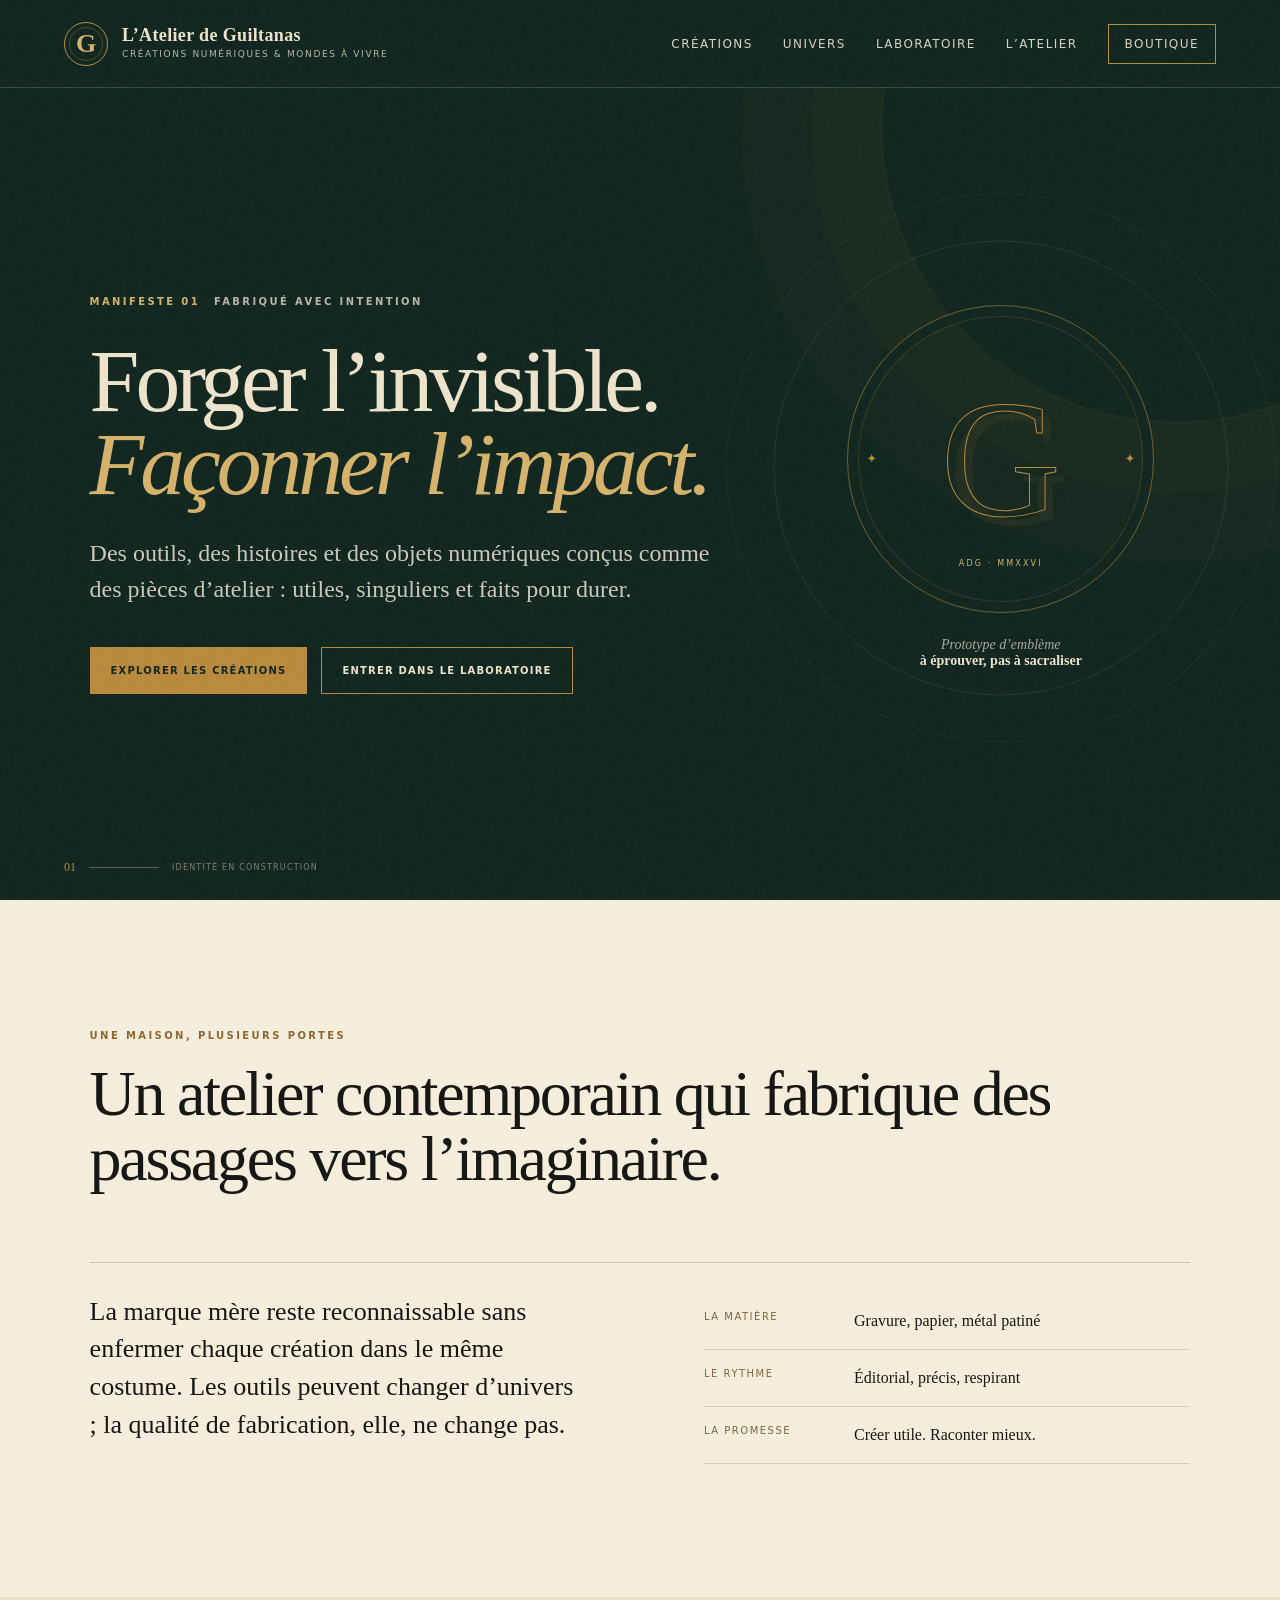
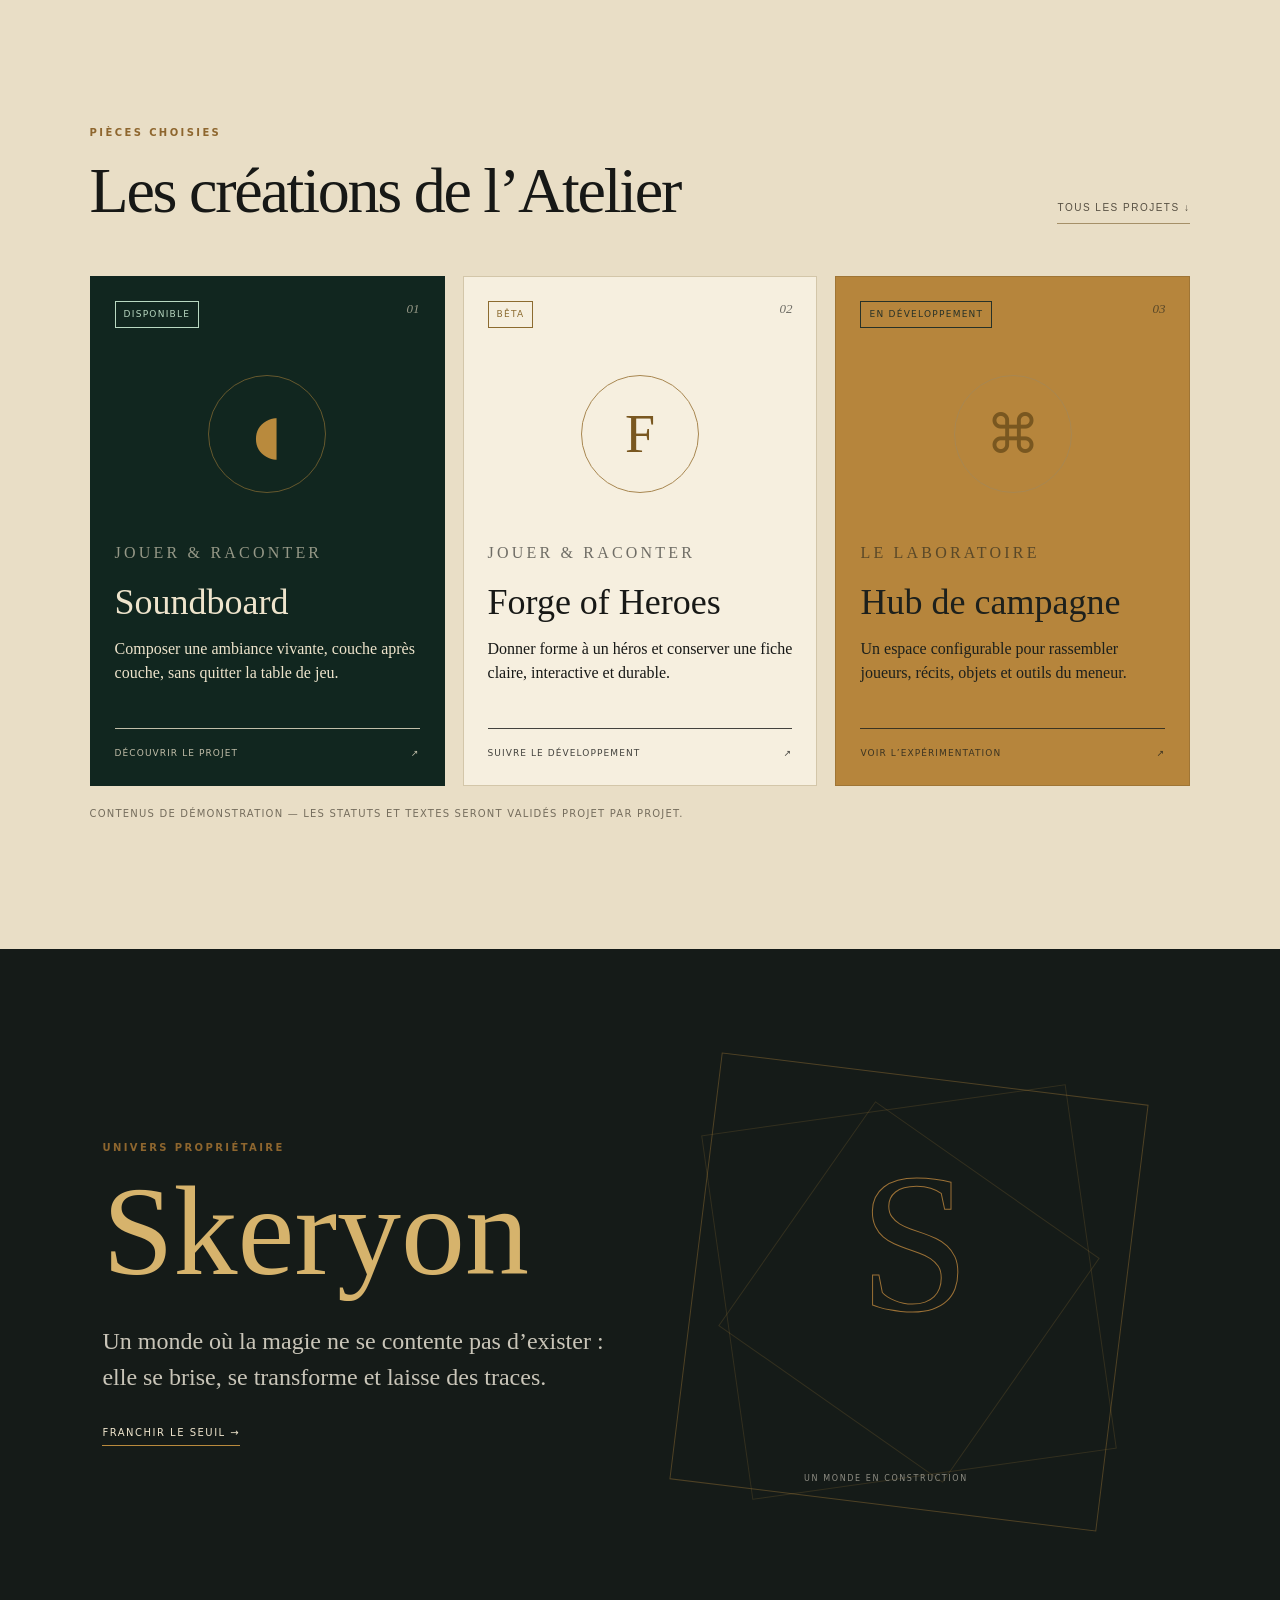
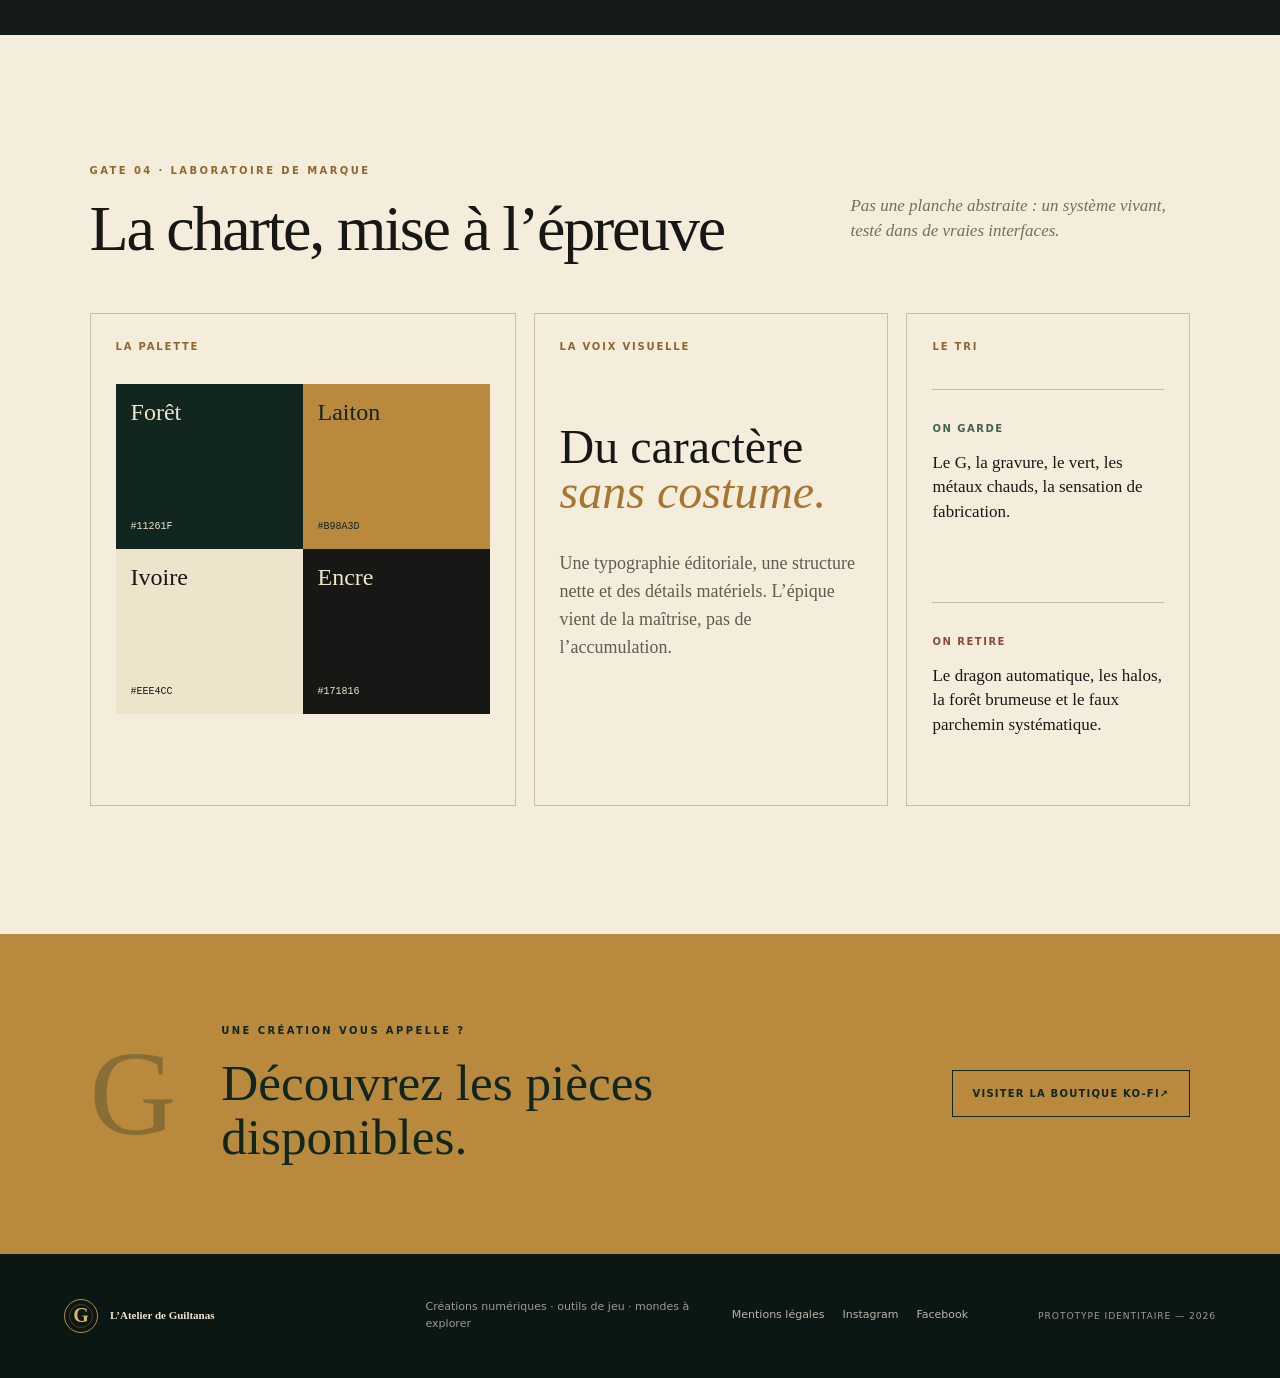
==== index.html @ e614fc62 "Créer le prototype identitaire V0" ====
<!doctype html>
<html lang="fr">
<head>
  <meta charset="utf-8">
  <meta name="viewport" content="width=device-width,initial-scale=1">
  <meta name="theme-color" content="#11261f">
  <meta name="description" content="L'Atelier de Guiltanas — créations numériques, outils de jeu et mondes à explorer.">
  <title>L'Atelier de Guiltanas</title>
  <link rel="stylesheet" href="styles.css">
</head>
<body>
  <div class="grain" aria-hidden="true"></div>
  <header class="site-header">
    <a class="brand" href="#accueil" aria-label="Retour à l'accueil">
      <span class="brand-mark" aria-hidden="true">G</span>
      <span><b>L’Atelier de Guiltanas</b><small>Créations numériques & mondes à vivre</small></span>
    </a>
    <button class="menu-toggle" type="button" aria-expanded="false" aria-controls="main-nav">Menu</button>
    <nav id="main-nav" aria-label="Navigation principale">
      <a href="#creations">Créations</a>
      <a href="#univers">Univers</a>
      <a href="#laboratoire">Laboratoire</a>
      <a href="#atelier">L’Atelier</a>
      <a class="nav-cta" href="#boutique">Boutique</a>
    </nav>
  </header>

  <main>
    <section class="hero" id="accueil">
      <div class="hero-copy">
        <p class="eyebrow"><span>Manifeste 01</span> Fabriqué avec intention</p>
        <h1>Forger l’invisible.<br><em>Façonner l’impact.</em></h1>
        <p class="lead">Des outils, des histoires et des objets numériques conçus comme des pièces d’atelier&nbsp;: utiles, singuliers et faits pour durer.</p>
        <div class="hero-actions">
          <a class="button primary" href="#creations">Explorer les créations</a>
          <a class="button quiet" href="#laboratoire">Entrer dans le laboratoire</a>
        </div>
      </div>
      <div class="hero-object" aria-label="Emblème provisoire de L'Atelier">
        <div class="orbit orbit-a"></div><div class="orbit orbit-b"></div>
        <div class="seal"><span>G</span><small>ADG · MMXXVI</small></div>
        <p>Prototype d’emblème<br><b>à éprouver, pas à sacraliser</b></p>
      </div>
      <div class="hero-index" aria-hidden="true"><span>01</span><i></i><small>Identité en construction</small></div>
    </section>

    <section class="statement" id="atelier">
      <p class="section-kicker">Une maison, plusieurs portes</p>
      <h2>Un atelier contemporain qui fabrique des passages vers l’imaginaire.</h2>
      <div class="statement-grid">
        <p>La marque mère reste reconnaissable sans enfermer chaque création dans le même costume. Les outils peuvent changer d’univers ; la qualité de fabrication, elle, ne change pas.</p>
        <dl><div><dt>La matière</dt><dd>Gravure, papier, métal patiné</dd></div><div><dt>Le rythme</dt><dd>Éditorial, précis, respirant</dd></div><div><dt>La promesse</dt><dd>Créer utile. Raconter mieux.</dd></div></dl>
      </div>
    </section>

    <section class="projects" id="creations">
      <div class="section-head"><div><p class="section-kicker">Pièces choisies</p><h2>Les créations de l’Atelier</h2></div><button class="filter-button" type="button">Tous les projets <span>↓</span></button></div>
      <div class="project-grid">
        <article class="project-card featured">
          <div class="card-top"><span class="badge available">Disponible</span><span class="number">01</span></div>
          <div class="project-symbol sound">◖</div>
          <div><p class="family">Jouer & raconter</p><h3>Soundboard</h3><p>Composer une ambiance vivante, couche après couche, sans quitter la table de jeu.</p></div>
          <a href="#">Découvrir le projet <span>↗</span></a>
        </article>
        <article class="project-card">
          <div class="card-top"><span class="badge beta">Bêta</span><span class="number">02</span></div>
          <div class="project-symbol forge">F</div>
          <div><p class="family">Jouer & raconter</p><h3>Forge of Heroes</h3><p>Donner forme à un héros et conserver une fiche claire, interactive et durable.</p></div>
          <a href="#">Suivre le développement <span>↗</span></a>
        </article>
        <article class="project-card warm">
          <div class="card-top"><span class="badge progress">En développement</span><span class="number">03</span></div>
          <div class="project-symbol hub">⌘</div>
          <div><p class="family">Le laboratoire</p><h3>Hub de campagne</h3><p>Un espace configurable pour rassembler joueurs, récits, objets et outils du meneur.</p></div>
          <a href="#">Voir l’expérimentation <span>↗</span></a>
        </article>
      </div>
      <p class="prototype-note">Contenus de démonstration — les statuts et textes seront validés projet par projet.</p>
    </section>

    <section class="world" id="univers">
      <div class="world-copy"><p class="section-kicker">Univers propriétaire</p><h2>Skeryon</h2><p>Un monde où la magie ne se contente pas d’exister&nbsp;: elle se brise, se transforme et laisse des traces.</p><a class="text-link" href="#">Franchir le seuil <span>→</span></a></div>
      <div class="world-art" aria-hidden="true"><span>S</span><i></i><small>Un monde en construction</small></div>
    </section>

    <section class="identity" id="laboratoire">
      <div class="section-head"><div><p class="section-kicker">Gate 04 · Laboratoire de marque</p><h2>La charte, mise à l’épreuve</h2></div><p class="head-note">Pas une planche abstraite&nbsp;: un système vivant, testé dans de vraies interfaces.</p></div>
      <div class="identity-grid">
        <article class="palette-panel"><h3>La palette</h3><div class="swatches"><div class="swatch forest"><span>Forêt</span><code>#11261F</code></div><div class="swatch brass"><span>Laiton</span><code>#B98A3D</code></div><div class="swatch ivory"><span>Ivoire</span><code>#EEE4CC</code></div><div class="swatch ink"><span>Encre</span><code>#171816</code></div></div></article>
        <article class="type-panel"><h3>La voix visuelle</h3><p class="display-sample">Du caractère<br><em>sans costume.</em></p><p>Une typographie éditoriale, une structure nette et des détails matériels. L’épique vient de la maîtrise, pas de l’accumulation.</p></article>
        <article class="rules-panel"><h3>Le tri</h3><div class="rule keep"><b>On garde</b><p>Le G, la gravure, le vert, les métaux chauds, la sensation de fabrication.</p></div><div class="rule remove"><b>On retire</b><p>Le dragon automatique, les halos, la forêt brumeuse et le faux parchemin systématique.</p></div></article>
      </div>
    </section>

    <section class="cta" id="boutique"><span class="cta-mark">G</span><div><p class="section-kicker">Une création vous appelle ?</p><h2>Découvrez les pièces disponibles.</h2></div><a class="button light" href="#">Visiter la boutique Ko-fi <span>↗</span></a></section>
  </main>

  <footer><div class="footer-brand"><span class="brand-mark small">G</span><b>L’Atelier de Guiltanas</b></div><p>Créations numériques · outils de jeu · mondes à explorer</p><div><a href="#">Mentions légales</a><a href="#">Instagram</a><a href="#">Facebook</a></div><small>Prototype identitaire — 2026</small></footer>
  <script src="script.js"></script>
</body>
</html>
---- styles.css ----
:root{--forest:#11261f;--forest-2:#19372d;--brass:#b98a3d;--brass-light:#d6b36c;--ivory:#eee4cc;--paper:#f5eddc;--ink:#171816;--muted:#6f6c62;--line:rgba(238,228,204,.18);--serif:Georgia,'Times New Roman',serif;--sans:Inter,ui-sans-serif,system-ui,-apple-system,'Segoe UI',sans-serif}
*{box-sizing:border-box}html{scroll-behavior:smooth}body{margin:0;background:var(--paper);color:var(--ink);font-family:var(--sans);line-height:1.5}.grain{position:fixed;inset:0;pointer-events:none;z-index:20;opacity:.055;background-image:url("data:image/svg+xml,%3Csvg viewBox='0 0 160 160' xmlns='http://www.w3.org/2000/svg'%3E%3Cfilter id='n'%3E%3CfeTurbulence type='fractalNoise' baseFrequency='.9' numOctaves='3' stitchTiles='stitch'/%3E%3C/filter%3E%3Crect width='100%25' height='100%25' filter='url(%23n)' opacity='.55'/%3E%3C/svg%3E")}.site-header{height:88px;padding:0 clamp(22px,5vw,76px);display:flex;align-items:center;justify-content:space-between;background:var(--forest);color:var(--ivory);border-bottom:1px solid var(--line);position:relative;z-index:10}.brand{display:flex;align-items:center;gap:14px;color:inherit;text-decoration:none}.brand-mark{width:44px;height:44px;border:1px solid var(--brass);border-radius:50%;display:grid;place-items:center;color:var(--brass-light);font:700 26px var(--serif);position:relative}.brand-mark:after{content:"";position:absolute;inset:4px;border:1px solid rgba(185,138,61,.35);border-radius:50%}.brand b{display:block;font:600 18px var(--serif);letter-spacing:.02em}.brand small{display:block;color:#b9b6a9;font-size:9px;text-transform:uppercase;letter-spacing:.18em;margin-top:2px}.site-header nav{display:flex;align-items:center;gap:30px}.site-header nav a{color:#d7d3c7;text-decoration:none;font-size:12px;text-transform:uppercase;letter-spacing:.12em}.site-header nav a:hover{color:var(--brass-light)}.nav-cta{border:1px solid var(--brass);padding:10px 16px}.menu-toggle{display:none}.hero{min-height:calc(100vh - 88px);background:var(--forest);color:var(--ivory);padding:clamp(70px,10vw,140px) clamp(22px,7vw,110px);display:grid;grid-template-columns:minmax(0,1.25fr) minmax(280px,.75fr);gap:7vw;align-items:center;position:relative;overflow:hidden}.hero:before{content:"";position:absolute;width:46vw;height:46vw;right:-15vw;top:-20vw;border:1px solid rgba(185,138,61,.14);border-radius:50%;box-shadow:0 0 0 70px rgba(185,138,61,.025),0 0 0 140px rgba(185,138,61,.018)}.eyebrow,.section-kicker{font-size:10px;letter-spacing:.24em;text-transform:uppercase;font-weight:700}.eyebrow{color:#b9b6a9;display:flex;align-items:center;gap:14px}.eyebrow span{color:var(--brass-light)}h1,h2,h3,p{margin-top:0}.hero h1{font:500 clamp(50px,7vw,104px)/.93 var(--serif);letter-spacing:-.045em;margin:30px 0}.hero h1 em{font-weight:400;color:var(--brass-light)}.lead{max-width:620px;font-family:var(--serif);font-size:clamp(18px,2vw,24px);color:#cbc8bc}.hero-actions{display:flex;gap:14px;flex-wrap:wrap;margin-top:40px}.button{display:inline-flex;align-items:center;justify-content:center;padding:15px 20px;text-decoration:none;text-transform:uppercase;letter-spacing:.12em;font-size:10px;font-weight:800;border:1px solid var(--brass)}.button.primary{background:var(--brass);color:var(--forest)}.button.quiet{color:var(--ivory)}.button:hover{transform:translateY(-2px)}.hero-object{text-align:center;position:relative}.seal{margin:auto;width:clamp(200px,24vw,330px);aspect-ratio:1;border:1px solid rgba(185,138,61,.55);border-radius:50%;display:grid;place-items:center;position:relative;box-shadow:inset 0 0 0 10px var(--forest),inset 0 0 0 11px rgba(185,138,61,.2)}.seal:before,.seal:after{content:"✦";position:absolute;color:var(--brass);font-size:13px;top:50%;transform:translateY(-50%)}.seal:before{left:18px}.seal:after{right:18px}.seal span{font:500 clamp(105px,13vw,175px)/1 var(--serif);color:transparent;-webkit-text-stroke:1px var(--brass);text-shadow:8px 9px 0 rgba(185,138,61,.08)}.seal small{position:absolute;bottom:42px;font-size:8px;letter-spacing:.27em;color:var(--brass-light)}.hero-object>p{font:italic 14px var(--serif);color:#aaa99f;margin-top:24px}.hero-object>p b{color:var(--ivory);font-style:normal}.orbit{position:absolute;border:1px solid rgba(238,228,204,.09);border-radius:50%;left:50%;top:43%;transform:translate(-50%,-50%)}.orbit-a{width:120%;aspect-ratio:1}.orbit-b{width:145%;aspect-ratio:1;border-style:dashed}.hero-index{position:absolute;left:clamp(22px,5vw,76px);bottom:25px;display:flex;align-items:center;gap:13px;color:#827f75}.hero-index span{color:var(--brass);font:12px var(--serif)}.hero-index i{display:block;width:70px;height:1px;background:#665f50}.hero-index small{text-transform:uppercase;letter-spacing:.15em;font-size:8px}.statement,.projects,.identity{padding:clamp(75px,10vw,140px) clamp(22px,7vw,110px)}.statement{background:var(--paper)}.section-kicker{color:#8e662e;margin-bottom:18px}.statement>h2,.section-head h2{font:500 clamp(38px,5vw,72px)/1.02 var(--serif);letter-spacing:-.035em;max-width:1050px}.statement-grid{display:grid;grid-template-columns:1fr 1fr;gap:10vw;margin-top:70px;padding-top:30px;border-top:1px solid #cfc2a6}.statement-grid>p{font:26px/1.45 var(--serif);max-width:650px}.statement dl{margin:0}.statement dl div{display:grid;grid-template-columns:150px 1fr;padding:16px 0;border-bottom:1px solid #d7ccb4}.statement dt{text-transform:uppercase;font-size:10px;letter-spacing:.15em;color:#78663f}.statement dd{margin:0;font-family:var(--serif)}.projects{background:#e9dec6}.section-head{display:flex;justify-content:space-between;align-items:end;gap:30px;margin-bottom:52px}.section-head h2{margin-bottom:0}.filter-button{background:transparent;border:0;border-bottom:1px solid #a59068;padding:10px 0;color:#564f42;text-transform:uppercase;font-size:10px;letter-spacing:.15em}.project-grid{display:grid;grid-template-columns:repeat(3,1fr);gap:18px}.project-card{min-height:510px;padding:24px;display:flex;flex-direction:column;justify-content:space-between;background:#f6efdf;border:1px solid #d3c6a9;position:relative;transition:.25s ease}.project-card:hover{transform:translateY(-6px);box-shadow:0 18px 45px rgba(37,39,31,.12)}.project-card.featured{background:var(--forest);color:var(--ivory);border-color:var(--forest)}.project-card.warm{background:#b6853c;color:#1d201c;border-color:#9f7535}.card-top{display:flex;justify-content:space-between}.badge{font-size:9px;letter-spacing:.14em;text-transform:uppercase;border:1px solid currentColor;padding:6px 8px}.available{color:#b9d8c1}.beta{color:#8c6b30}.progress{color:#263128}.number{font:italic 13px var(--serif);opacity:.6}.project-symbol{width:118px;height:118px;display:grid;place-items:center;margin:20px auto;font:54px var(--serif);border-radius:50%;border:1px solid rgba(185,138,61,.5);color:var(--brass)}.project-card:not(.featured) .project-symbol{color:#795720;border-color:#a88751}.family{text-transform:uppercase;font-size:9px;letter-spacing:.2em;opacity:.6}.project-card h3{font:500 36px var(--serif);margin-bottom:14px}.project-card p{font-family:var(--serif);font-size:16px}.project-card a{color:inherit;text-decoration:none;border-top:1px solid currentColor;padding-top:18px;text-transform:uppercase;letter-spacing:.12em;font-size:9px;display:flex;justify-content:space-between;opacity:.8}.prototype-note{margin:20px 0 0;color:#756d5d;font-size:10px;text-transform:uppercase;letter-spacing:.12em}.world{min-height:680px;padding:clamp(70px,10vw,140px) clamp(22px,8vw,130px);background:#151b18;color:var(--ivory);display:grid;grid-template-columns:1fr 1fr;align-items:center;overflow:hidden}.world h2{font:500 clamp(70px,10vw,150px)/.8 var(--serif);color:var(--brass-light);margin:25px 0 40px}.world-copy>p:not(.section-kicker){font:24px/1.5 var(--serif);max-width:540px;color:#c9c5b8}.text-link{color:var(--ivory);text-decoration:none;text-transform:uppercase;letter-spacing:.15em;font-size:10px;border-bottom:1px solid var(--brass);padding-bottom:7px}.world-art{justify-self:center;width:min(430px,70vw);aspect-ratio:1;display:grid;place-items:center;border:1px solid rgba(185,138,61,.35);transform:rotate(7deg);position:relative}.world-art:before,.world-art:after{content:"";position:absolute;inset:7%;border:1px solid rgba(185,138,61,.18);transform:rotate(-15deg)}.world-art:after{inset:18%;transform:rotate(28deg)}.world-art span{font:200px var(--serif);color:transparent;-webkit-text-stroke:1px #9b7136;transform:rotate(-7deg)}.world-art small{position:absolute;bottom:20px;text-transform:uppercase;letter-spacing:.2em;font-size:8px;transform:rotate(-7deg);color:#8e8d83}.identity{background:var(--paper)}.head-note{max-width:340px;font:italic 17px/1.5 var(--serif);color:#756d5d}.identity-grid{display:grid;grid-template-columns:1.2fr 1fr .8fr;gap:18px}.identity-grid>article{border:1px solid #cbbd9f;padding:25px;min-height:420px}.identity-grid h3{text-transform:uppercase;font-size:10px;letter-spacing:.18em;color:#8e662e}.swatches{display:grid;grid-template-columns:1fr 1fr;height:330px;margin-top:30px}.swatch{padding:15px;display:flex;flex-direction:column;justify-content:space-between}.swatch span{font:24px var(--serif)}.swatch code{font-size:10px}.forest{background:var(--forest);color:var(--ivory)}.brass{background:var(--brass);color:var(--forest)}.ivory{background:var(--ivory)}.ink{background:var(--ink);color:var(--ivory)}.display-sample{font:48px/.95 var(--serif);margin:70px 0 35px}.display-sample em{color:#a67631}.type-panel>p:last-child{font:18px/1.55 var(--serif);color:#615b50}.rule{padding:25px 0;border-top:1px solid #cbbd9f;margin-top:35px}.rule b{text-transform:uppercase;font-size:10px;letter-spacing:.15em}.rule p{font:17px/1.45 var(--serif);margin-top:12px}.keep b{color:#41624f}.remove b{color:#8b4936}.cta{background:var(--brass);min-height:320px;padding:60px clamp(22px,7vw,110px);display:grid;grid-template-columns:auto 1fr auto;align-items:center;gap:45px;color:var(--forest)}.cta-mark{font:120px var(--serif);opacity:.28}.cta h2{font:500 clamp(34px,4vw,58px)/1.05 var(--serif);margin:0}.cta .section-kicker{color:var(--forest)}.button.light{color:var(--forest);border-color:var(--forest)}footer{background:#0b1713;color:#999b91;padding:45px clamp(22px,5vw,76px);display:grid;grid-template-columns:1.2fr 1fr 1fr auto;gap:30px;align-items:center;font-size:11px}.footer-brand{display:flex;align-items:center;gap:12px;color:var(--ivory);font-family:var(--serif)}.brand-mark.small{width:34px;height:34px;font-size:20px}footer p{margin:0}footer>div:nth-of-type(2){display:flex;gap:18px}footer a{color:#b8b5aa;text-decoration:none}footer small{text-transform:uppercase;letter-spacing:.1em}
@media(max-width:900px){.site-header{height:74px}.brand small{display:none}.menu-toggle{display:block;background:transparent;color:var(--ivory);border:1px solid #756744;padding:9px 12px;text-transform:uppercase;letter-spacing:.14em;font-size:9px}.site-header nav{display:none;position:absolute;top:74px;left:0;right:0;background:var(--forest);padding:25px;flex-direction:column;align-items:stretch;border-top:1px solid var(--line)}.site-header nav.open{display:flex}.hero{grid-template-columns:1fr;padding-top:85px}.hero-object{margin:40px auto}.hero-index{display:none}.statement-grid,.world,.identity-grid{grid-template-columns:1fr}.project-grid{grid-template-columns:1fr}.project-card{min-height:420px}.section-head{display:block}.filter-button{margin-top:20px}.world{gap:80px}.identity-grid>article{min-height:auto}.cta{grid-template-columns:auto 1fr}.cta .button{grid-column:1/-1}.cta-mark{font-size:80px}footer{grid-template-columns:1fr 1fr}.site-header nav a{font-size:13px;padding:4px 0}}
@media(max-width:560px){.brand b{font-size:15px}.brand-mark{width:38px;height:38px}.hero h1{font-size:48px}.hero-actions{display:grid}.statement-grid{margin-top:40px}.statement-grid>p{font-size:22px}.statement dl div{grid-template-columns:1fr;gap:5px}.section-head h2{font-size:42px}.project-card{min-height:390px}.world h2{font-size:76px}.swatches{height:280px}.swatch span{font-size:18px}.cta{grid-template-columns:1fr}.cta-mark{display:none}footer{grid-template-columns:1fr}footer>div:nth-of-type(2){flex-wrap:wrap}}
@media(prefers-reduced-motion:reduce){html{scroll-behavior:auto}.button,.project-card{transition:none}}
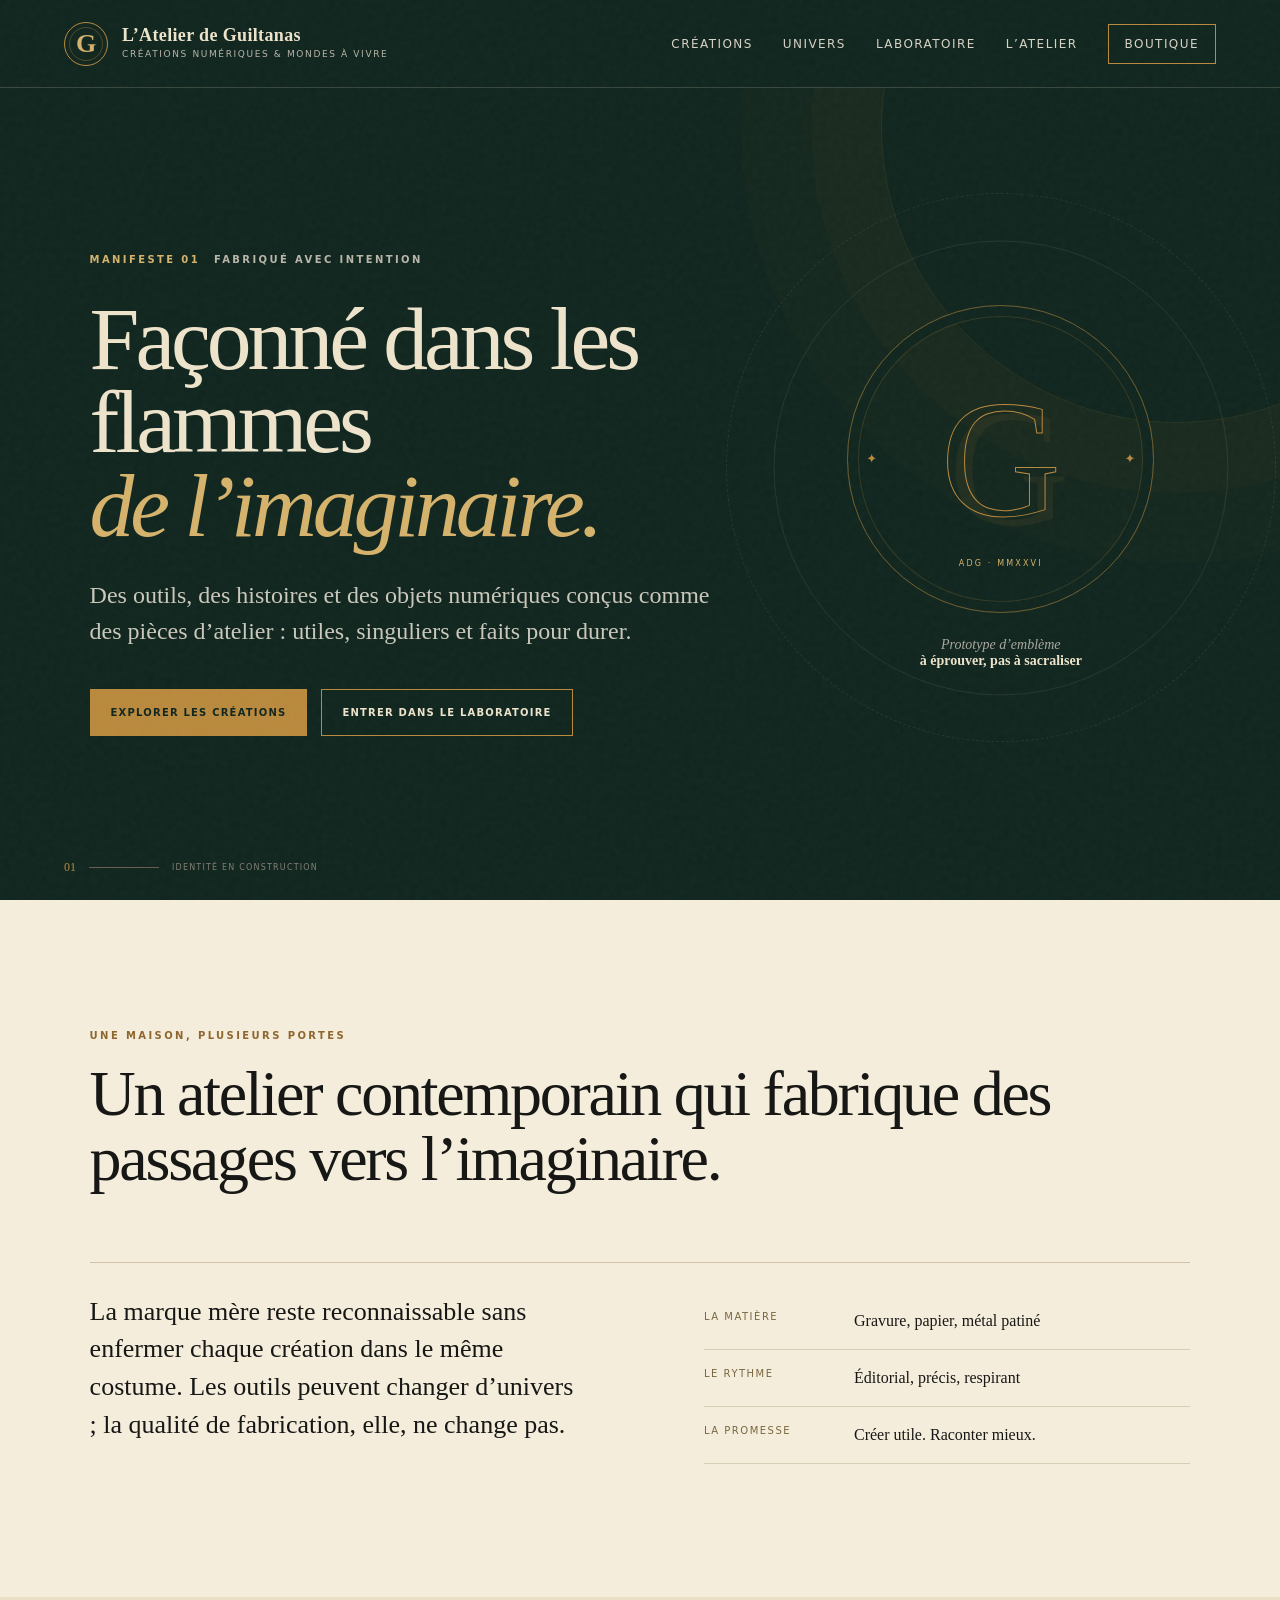
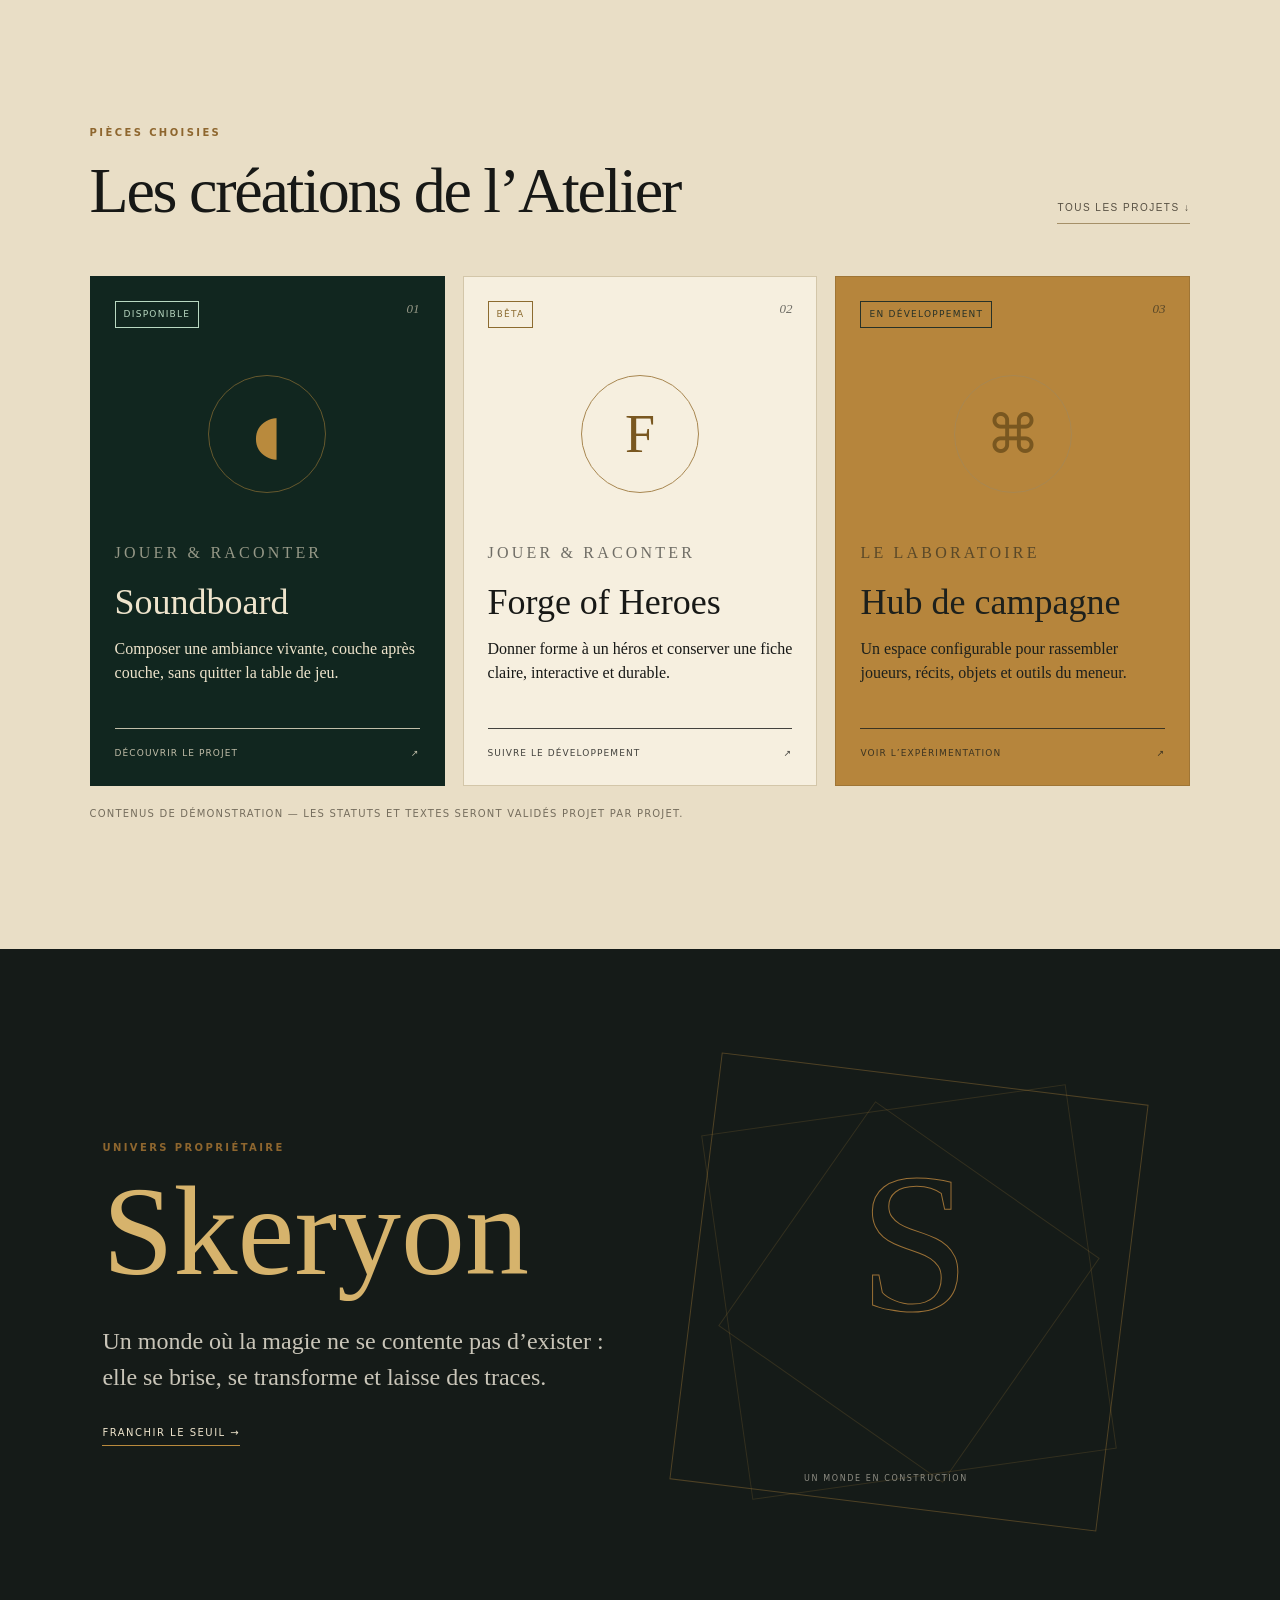
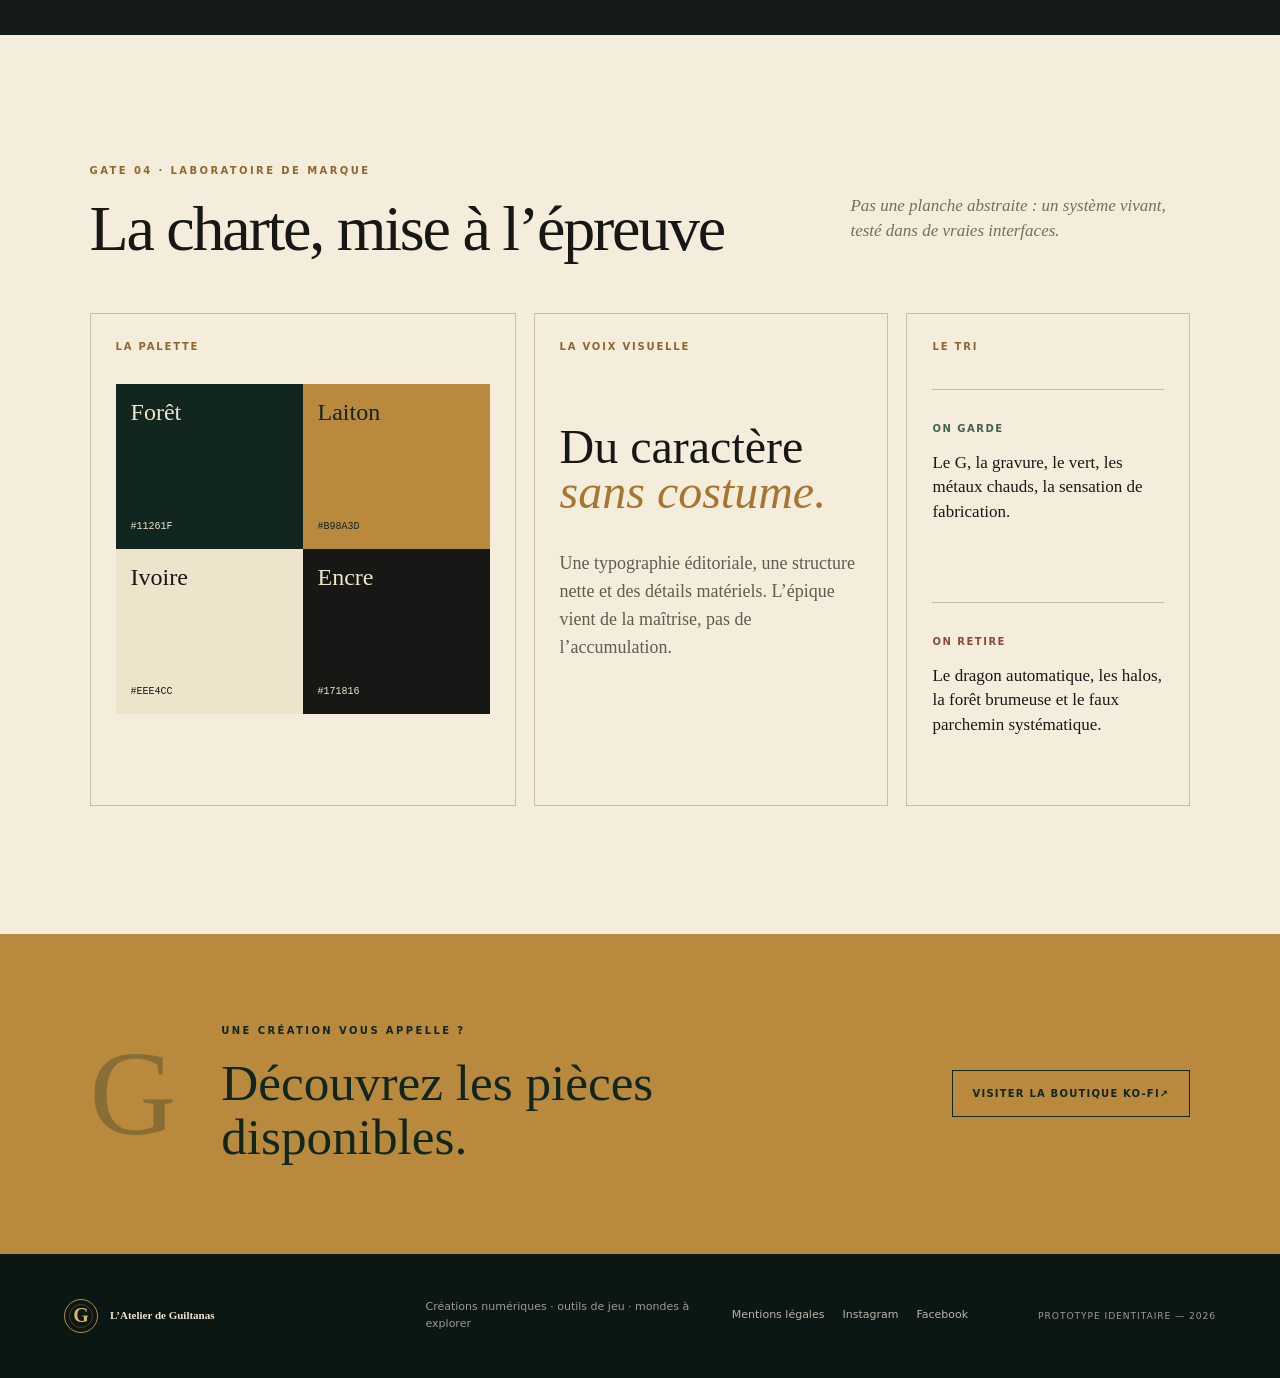
==== commit 0c83598f: "Réduire le défilement et adapter la palette au thème système" ====
--- a/index.html
+++ b/index.html
@@ -4,8 +4,10 @@
   <meta charset="utf-8">
   <meta name="viewport" content="width=device-width,initial-scale=1">
   <meta name="theme-color" content="#11261f">
+  <meta name="color-scheme" content="light dark">
   <meta name="description" content="L'Atelier de Guiltanas — créations numériques, outils de jeu et mondes à explorer.">
   <title>L'Atelier de Guiltanas</title>
+  <script>document.documentElement.classList.add('js')</script>
   <link rel="stylesheet" href="styles.css">
 </head>
 <body>
@@ -26,10 +28,10 @@
   </header>
 
   <main>
-    <section class="hero" id="accueil">
+    <section class="hero panel active" id="accueil" data-panel="accueil">
       <div class="hero-copy">
         <p class="eyebrow"><span>Manifeste 01</span> Fabriqué avec intention</p>
-        <h1>Forger l’invisible.<br><em>Façonner l’impact.</em></h1>
+        <h1>Façonné dans les flammes<br><em>de l’imaginaire.</em></h1>
         <p class="lead">Des outils, des histoires et des objets numériques conçus comme des pièces d’atelier&nbsp;: utiles, singuliers et faits pour durer.</p>
         <div class="hero-actions">
           <a class="button primary" href="#creations">Explorer les créations</a>
@@ -44,7 +46,7 @@
       <div class="hero-index" aria-hidden="true"><span>01</span><i></i><small>Identité en construction</small></div>
     </section>
 
-    <section class="statement" id="atelier">
+    <section class="statement panel" id="atelier" data-panel="atelier">
       <p class="section-kicker">Une maison, plusieurs portes</p>
       <h2>Un atelier contemporain qui fabrique des passages vers l’imaginaire.</h2>
       <div class="statement-grid">
@@ -53,7 +55,7 @@
       </div>
     </section>
 
-    <section class="projects" id="creations">
+    <section class="projects panel" id="creations" data-panel="creations">
       <div class="section-head"><div><p class="section-kicker">Pièces choisies</p><h2>Les créations de l’Atelier</h2></div><button class="filter-button" type="button">Tous les projets <span>↓</span></button></div>
       <div class="project-grid">
         <article class="project-card featured">
@@ -78,12 +80,12 @@
       <p class="prototype-note">Contenus de démonstration — les statuts et textes seront validés projet par projet.</p>
     </section>
 
-    <section class="world" id="univers">
+    <section class="world panel" id="univers" data-panel="univers">
       <div class="world-copy"><p class="section-kicker">Univers propriétaire</p><h2>Skeryon</h2><p>Un monde où la magie ne se contente pas d’exister&nbsp;: elle se brise, se transforme et laisse des traces.</p><a class="text-link" href="#">Franchir le seuil <span>→</span></a></div>
       <div class="world-art" aria-hidden="true"><span>S</span><i></i><small>Un monde en construction</small></div>
     </section>
 
-    <section class="identity" id="laboratoire">
+    <section class="identity panel" id="laboratoire" data-panel="laboratoire">
       <div class="section-head"><div><p class="section-kicker">Gate 04 · Laboratoire de marque</p><h2>La charte, mise à l’épreuve</h2></div><p class="head-note">Pas une planche abstraite&nbsp;: un système vivant, testé dans de vraies interfaces.</p></div>
       <div class="identity-grid">
         <article class="palette-panel"><h3>La palette</h3><div class="swatches"><div class="swatch forest"><span>Forêt</span><code>#11261F</code></div><div class="swatch brass"><span>Laiton</span><code>#B98A3D</code></div><div class="swatch ivory"><span>Ivoire</span><code>#EEE4CC</code></div><div class="swatch ink"><span>Encre</span><code>#171816</code></div></div></article>
@@ -92,7 +94,7 @@
       </div>
     </section>
 
-    <section class="cta" id="boutique"><span class="cta-mark">G</span><div><p class="section-kicker">Une création vous appelle ?</p><h2>Découvrez les pièces disponibles.</h2></div><a class="button light" href="#">Visiter la boutique Ko-fi <span>↗</span></a></section>
+    <section class="cta panel" id="boutique" data-panel="boutique"><span class="cta-mark">G</span><div><p class="section-kicker">Une création vous appelle ?</p><h2>Découvrez les pièces disponibles.</h2></div><a class="button light" href="#">Visiter la boutique Ko-fi <span>↗</span></a></section>
   </main>
 
   <footer><div class="footer-brand"><span class="brand-mark small">G</span><b>L’Atelier de Guiltanas</b></div><p>Créations numériques · outils de jeu · mondes à explorer</p><div><a href="#">Mentions légales</a><a href="#">Instagram</a><a href="#">Facebook</a></div><small>Prototype identitaire — 2026</small></footer>
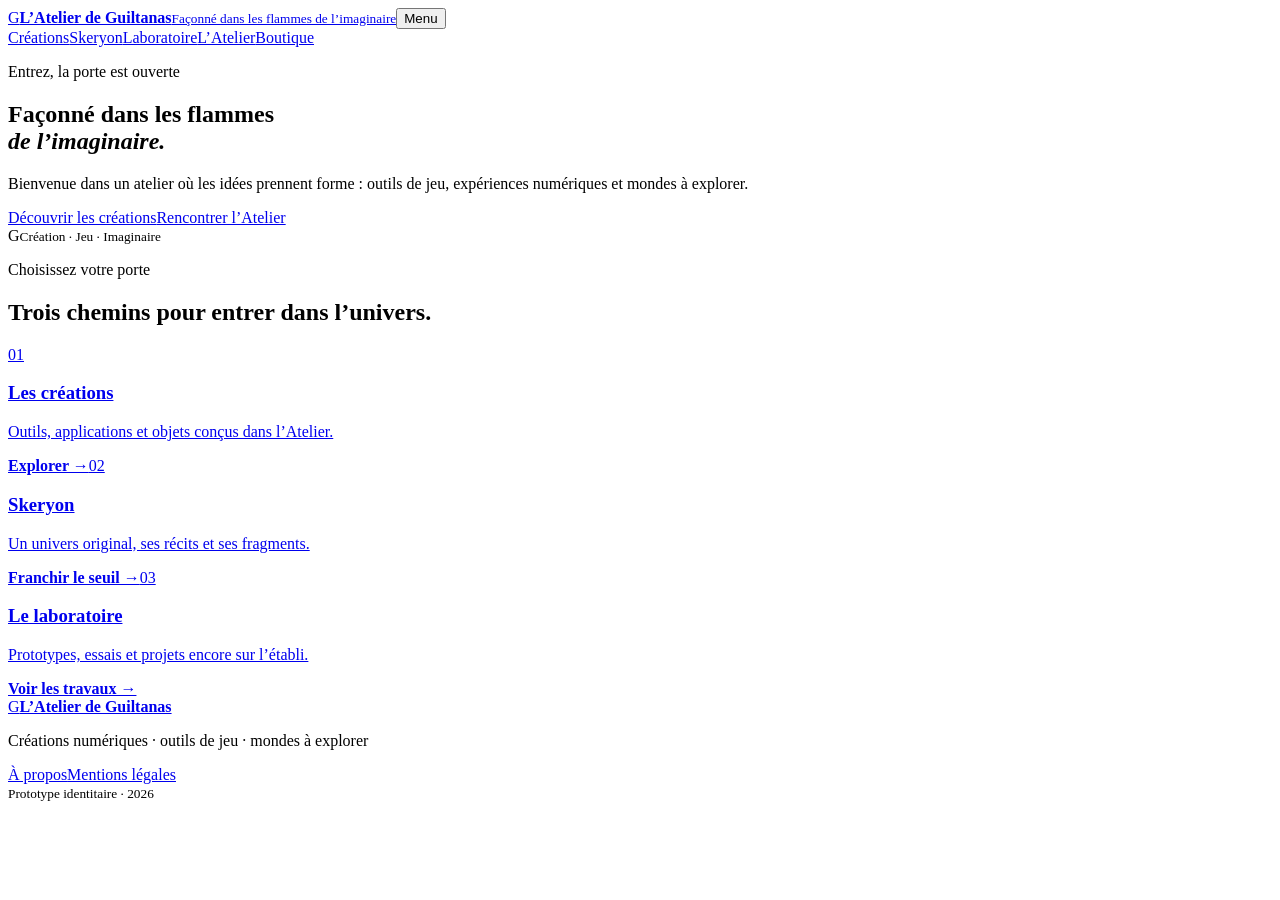
==== commit 1b0e94e5: "Transformer le prototype en site multipage" ====
--- a/index.html
+++ b/index.html
@@ -1,103 +1,6 @@
-<!doctype html>
-<html lang="fr">
-<head>
-  <meta charset="utf-8">
-  <meta name="viewport" content="width=device-width,initial-scale=1">
-  <meta name="theme-color" content="#11261f">
-  <meta name="color-scheme" content="light dark">
-  <meta name="description" content="L'Atelier de Guiltanas — créations numériques, outils de jeu et mondes à explorer.">
-  <title>L'Atelier de Guiltanas</title>
-  <script>document.documentElement.classList.add('js')</script>
-  <link rel="stylesheet" href="styles.css">
-</head>
-<body>
-  <div class="grain" aria-hidden="true"></div>
-  <header class="site-header">
-    <a class="brand" href="#accueil" aria-label="Retour à l'accueil">
-      <span class="brand-mark" aria-hidden="true">G</span>
-      <span><b>L’Atelier de Guiltanas</b><small>Créations numériques & mondes à vivre</small></span>
-    </a>
-    <button class="menu-toggle" type="button" aria-expanded="false" aria-controls="main-nav">Menu</button>
-    <nav id="main-nav" aria-label="Navigation principale">
-      <a href="#creations">Créations</a>
-      <a href="#univers">Univers</a>
-      <a href="#laboratoire">Laboratoire</a>
-      <a href="#atelier">L’Atelier</a>
-      <a class="nav-cta" href="#boutique">Boutique</a>
-    </nav>
-  </header>
-
-  <main>
-    <section class="hero panel active" id="accueil" data-panel="accueil">
-      <div class="hero-copy">
-        <p class="eyebrow"><span>Manifeste 01</span> Fabriqué avec intention</p>
-        <h1>Façonné dans les flammes<br><em>de l’imaginaire.</em></h1>
-        <p class="lead">Des outils, des histoires et des objets numériques conçus comme des pièces d’atelier&nbsp;: utiles, singuliers et faits pour durer.</p>
-        <div class="hero-actions">
-          <a class="button primary" href="#creations">Explorer les créations</a>
-          <a class="button quiet" href="#laboratoire">Entrer dans le laboratoire</a>
-        </div>
-      </div>
-      <div class="hero-object" aria-label="Emblème provisoire de L'Atelier">
-        <div class="orbit orbit-a"></div><div class="orbit orbit-b"></div>
-        <div class="seal"><span>G</span><small>ADG · MMXXVI</small></div>
-        <p>Prototype d’emblème<br><b>à éprouver, pas à sacraliser</b></p>
-      </div>
-      <div class="hero-index" aria-hidden="true"><span>01</span><i></i><small>Identité en construction</small></div>
-    </section>
-
-    <section class="statement panel" id="atelier" data-panel="atelier">
-      <p class="section-kicker">Une maison, plusieurs portes</p>
-      <h2>Un atelier contemporain qui fabrique des passages vers l’imaginaire.</h2>
-      <div class="statement-grid">
-        <p>La marque mère reste reconnaissable sans enfermer chaque création dans le même costume. Les outils peuvent changer d’univers ; la qualité de fabrication, elle, ne change pas.</p>
-        <dl><div><dt>La matière</dt><dd>Gravure, papier, métal patiné</dd></div><div><dt>Le rythme</dt><dd>Éditorial, précis, respirant</dd></div><div><dt>La promesse</dt><dd>Créer utile. Raconter mieux.</dd></div></dl>
-      </div>
-    </section>
-
-    <section class="projects panel" id="creations" data-panel="creations">
-      <div class="section-head"><div><p class="section-kicker">Pièces choisies</p><h2>Les créations de l’Atelier</h2></div><button class="filter-button" type="button">Tous les projets <span>↓</span></button></div>
-      <div class="project-grid">
-        <article class="project-card featured">
-          <div class="card-top"><span class="badge available">Disponible</span><span class="number">01</span></div>
-          <div class="project-symbol sound">◖</div>
-          <div><p class="family">Jouer & raconter</p><h3>Soundboard</h3><p>Composer une ambiance vivante, couche après couche, sans quitter la table de jeu.</p></div>
-          <a href="#">Découvrir le projet <span>↗</span></a>
-        </article>
-        <article class="project-card">
-          <div class="card-top"><span class="badge beta">Bêta</span><span class="number">02</span></div>
-          <div class="project-symbol forge">F</div>
-          <div><p class="family">Jouer & raconter</p><h3>Forge of Heroes</h3><p>Donner forme à un héros et conserver une fiche claire, interactive et durable.</p></div>
-          <a href="#">Suivre le développement <span>↗</span></a>
-        </article>
-        <article class="project-card warm">
-          <div class="card-top"><span class="badge progress">En développement</span><span class="number">03</span></div>
-          <div class="project-symbol hub">⌘</div>
-          <div><p class="family">Le laboratoire</p><h3>Hub de campagne</h3><p>Un espace configurable pour rassembler joueurs, récits, objets et outils du meneur.</p></div>
-          <a href="#">Voir l’expérimentation <span>↗</span></a>
-        </article>
-      </div>
-      <p class="prototype-note">Contenus de démonstration — les statuts et textes seront validés projet par projet.</p>
-    </section>
-
-    <section class="world panel" id="univers" data-panel="univers">
-      <div class="world-copy"><p class="section-kicker">Univers propriétaire</p><h2>Skeryon</h2><p>Un monde où la magie ne se contente pas d’exister&nbsp;: elle se brise, se transforme et laisse des traces.</p><a class="text-link" href="#">Franchir le seuil <span>→</span></a></div>
-      <div class="world-art" aria-hidden="true"><span>S</span><i></i><small>Un monde en construction</small></div>
-    </section>
-
-    <section class="identity panel" id="laboratoire" data-panel="laboratoire">
-      <div class="section-head"><div><p class="section-kicker">Gate 04 · Laboratoire de marque</p><h2>La charte, mise à l’épreuve</h2></div><p class="head-note">Pas une planche abstraite&nbsp;: un système vivant, testé dans de vraies interfaces.</p></div>
-      <div class="identity-grid">
-        <article class="palette-panel"><h3>La palette</h3><div class="swatches"><div class="swatch forest"><span>Forêt</span><code>#11261F</code></div><div class="swatch brass"><span>Laiton</span><code>#B98A3D</code></div><div class="swatch ivory"><span>Ivoire</span><code>#EEE4CC</code></div><div class="swatch ink"><span>Encre</span><code>#171816</code></div></div></article>
-        <article class="type-panel"><h3>La voix visuelle</h3><p class="display-sample">Du caractère<br><em>sans costume.</em></p><p>Une typographie éditoriale, une structure nette et des détails matériels. L’épique vient de la maîtrise, pas de l’accumulation.</p></article>
-        <article class="rules-panel"><h3>Le tri</h3><div class="rule keep"><b>On garde</b><p>Le G, la gravure, le vert, les métaux chauds, la sensation de fabrication.</p></div><div class="rule remove"><b>On retire</b><p>Le dragon automatique, les halos, la forêt brumeuse et le faux parchemin systématique.</p></div></article>
-      </div>
-    </section>
-
-    <section class="cta panel" id="boutique" data-panel="boutique"><span class="cta-mark">G</span><div><p class="section-kicker">Une création vous appelle ?</p><h2>Découvrez les pièces disponibles.</h2></div><a class="button light" href="#">Visiter la boutique Ko-fi <span>↗</span></a></section>
-  </main>
-
-  <footer><div class="footer-brand"><span class="brand-mark small">G</span><b>L’Atelier de Guiltanas</b></div><p>Créations numériques · outils de jeu · mondes à explorer</p><div><a href="#">Mentions légales</a><a href="#">Instagram</a><a href="#">Facebook</a></div><small>Prototype identitaire — 2026</small></footer>
-  <script src="script.js"></script>
-</body>
-</html>
+<!doctype html><html lang="fr"><head><meta charset="utf-8"><meta name="viewport" content="width=device-width,initial-scale=1"><meta name="theme-color" content="#13271f"><meta name="color-scheme" content="light dark"><meta name="description" content="L’Atelier de Guiltanas — créations numériques, outils de jeu et mondes à explorer."><title>L’Atelier de Guiltanas</title><link rel="stylesheet" href="site.css"></head>
+<body class="home"><div class="grain" aria-hidden="true"></div>
+<header class="site-header"><a class="brand" href="index.html"><span class="sigil">G</span><span><b>L’Atelier de Guiltanas</b><small>Façonné dans les flammes de l’imaginaire</small></span></a><button class="menu-toggle" aria-expanded="false" aria-controls="nav">Menu</button><nav id="nav"><a href="creations.html">Créations</a><a href="skeryon.html">Skeryon</a><a href="laboratoire.html">Laboratoire</a><a href="atelier.html">L’Atelier</a><a class="nav-cta" href="boutique.html">Boutique</a></nav></header>
+<main><section class="welcome"><div class="welcome-copy"><p class="kicker">Entrez, la porte est ouverte</p><h1>Façonné dans les flammes<br><em>de l’imaginaire.</em></h1><p class="lead">Bienvenue dans un atelier où les idées prennent forme : outils de jeu, expériences numériques et mondes à explorer.</p><div class="actions"><a class="button primary" href="creations.html">Découvrir les créations</a><a class="button ghost" href="atelier.html">Rencontrer l’Atelier</a></div></div><div class="welcome-seal" aria-hidden="true"><i></i><span>G</span><small>Création · Jeu · Imaginaire</small></div></section>
+<section class="doorway" aria-labelledby="choose"><div class="section-intro"><p class="kicker">Choisissez votre porte</p><h2 id="choose">Trois chemins pour entrer dans l’univers.</h2></div><div class="door-grid"><a class="door" href="creations.html"><span>01</span><h3>Les créations</h3><p>Outils, applications et objets conçus dans l’Atelier.</p><b>Explorer →</b></a><a class="door dark" href="skeryon.html"><span>02</span><h3>Skeryon</h3><p>Un univers original, ses récits et ses fragments.</p><b>Franchir le seuil →</b></a><a class="door brass" href="laboratoire.html"><span>03</span><h3>Le laboratoire</h3><p>Prototypes, essais et projets encore sur l’établi.</p><b>Voir les travaux →</b></a></div></section></main>
+<footer><a class="footer-brand" href="index.html"><span class="sigil small">G</span><b>L’Atelier de Guiltanas</b></a><p>Créations numériques · outils de jeu · mondes à explorer</p><div><a href="atelier.html">À propos</a><a href="#">Mentions légales</a></div><small>Prototype identitaire · 2026</small></footer><script src="site.js"></script></body></html>
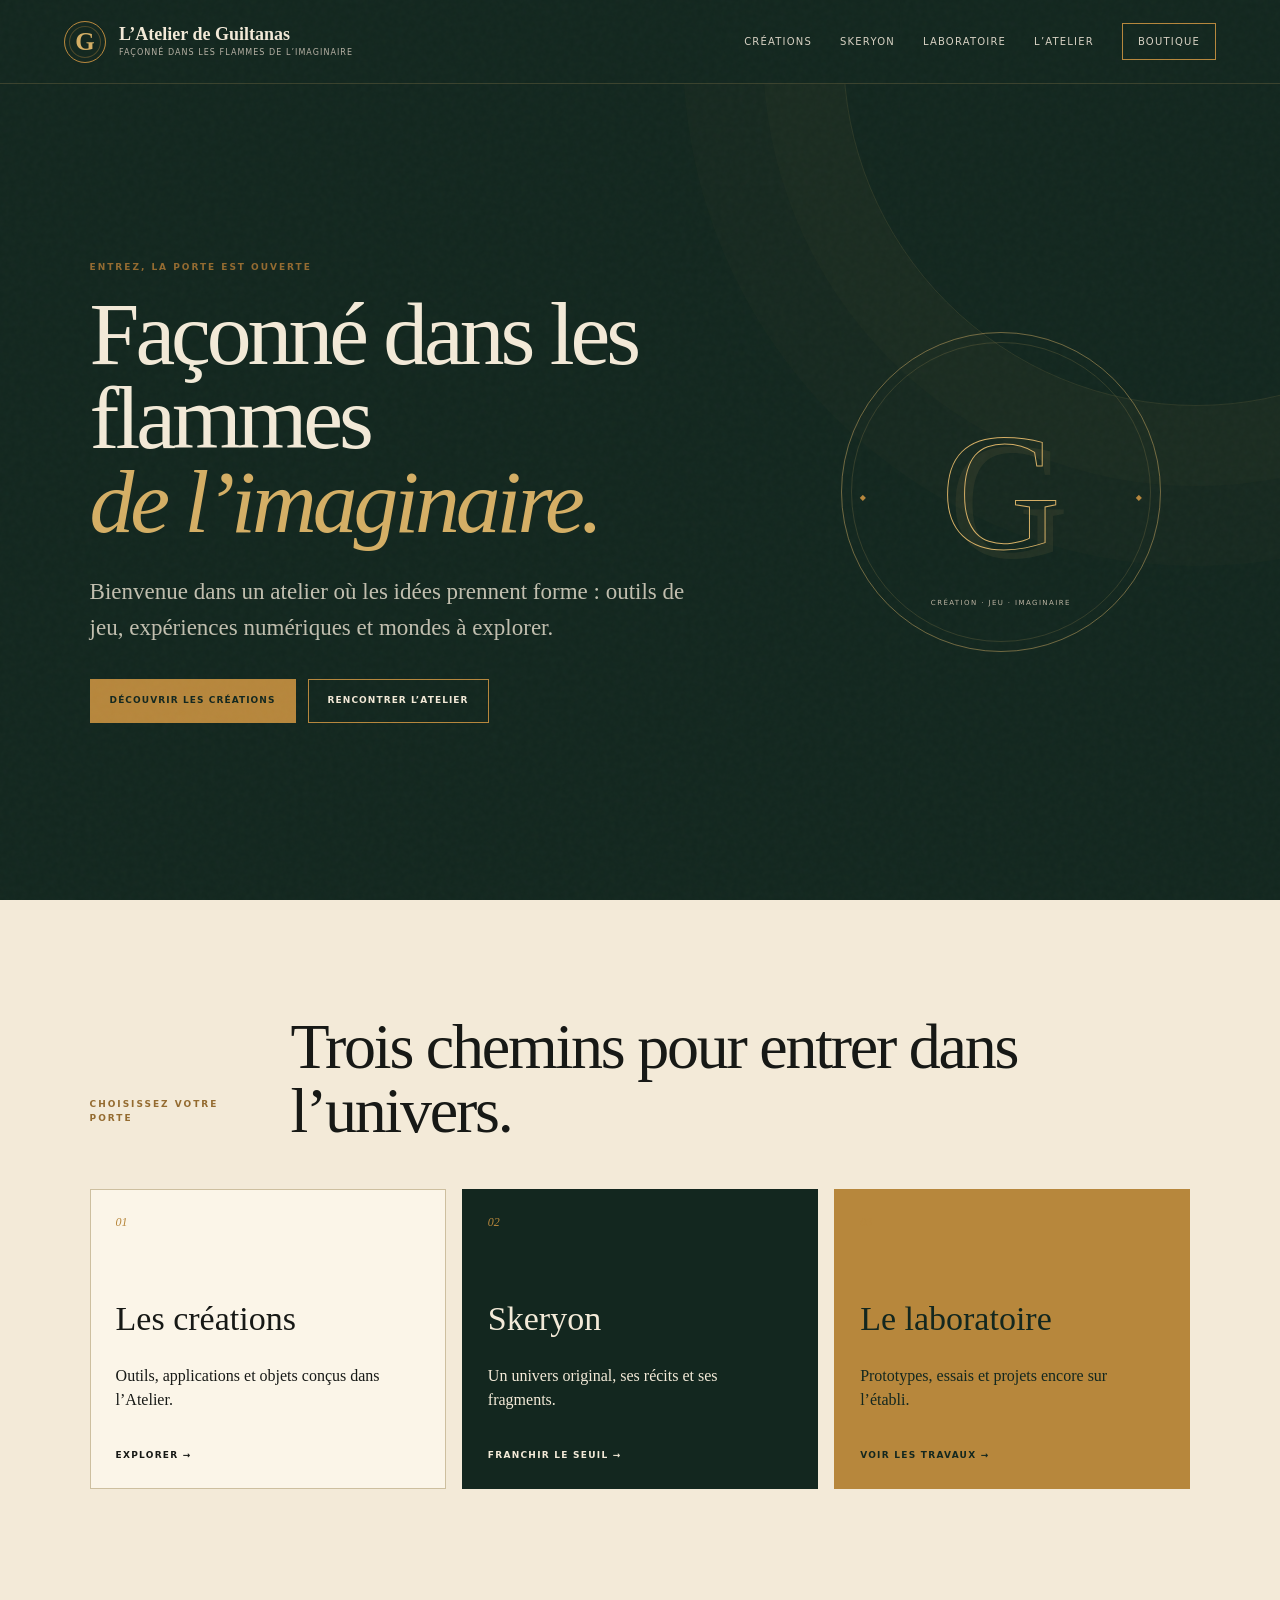
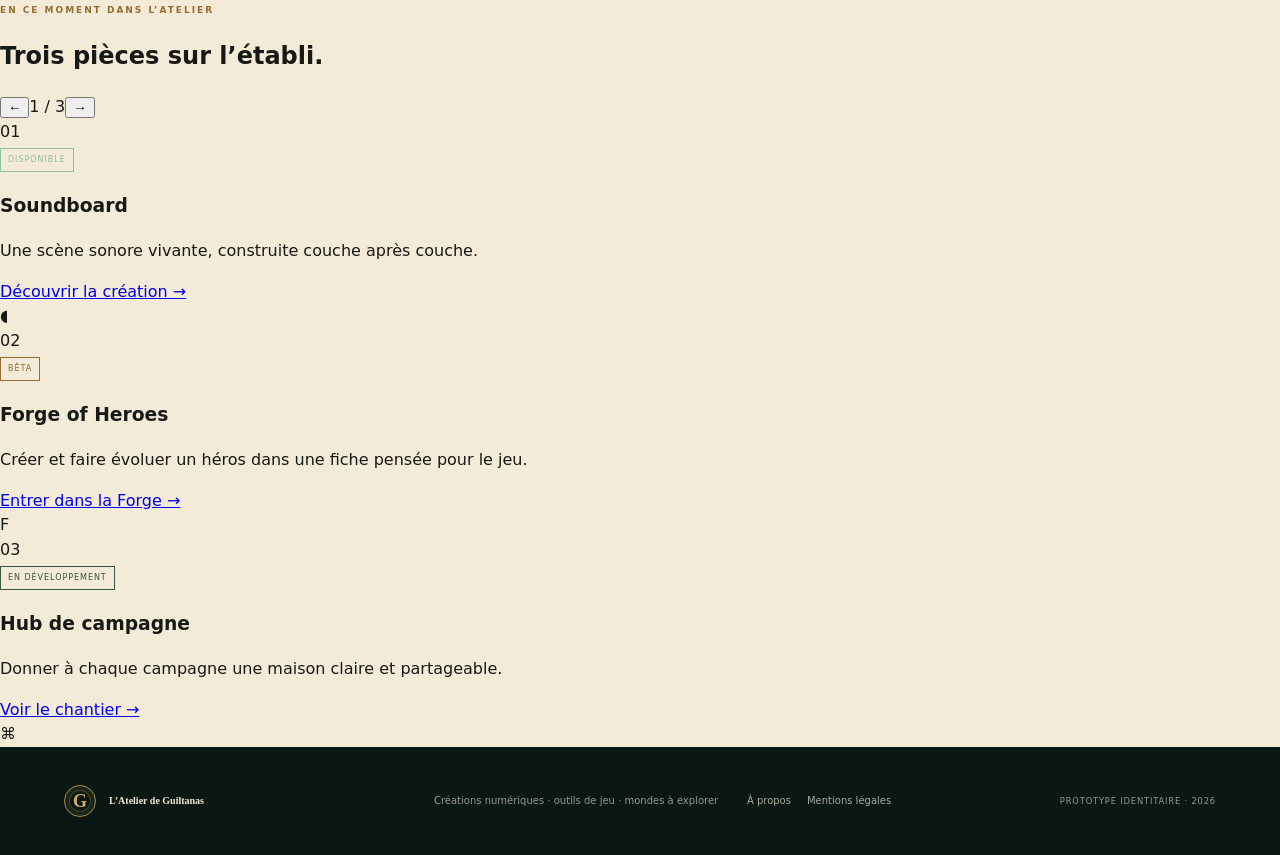
==== commit 1d856e67: "Moderniser les transitions et interactions du site" ====
--- a/index.html
+++ b/index.html
@@ -2,5 +2,6 @@
 <body class="home"><div class="grain" aria-hidden="true"></div>
 <header class="site-header"><a class="brand" href="index.html"><span class="sigil">G</span><span><b>L’Atelier de Guiltanas</b><small>Façonné dans les flammes de l’imaginaire</small></span></a><button class="menu-toggle" aria-expanded="false" aria-controls="nav">Menu</button><nav id="nav"><a href="creations.html">Créations</a><a href="skeryon.html">Skeryon</a><a href="laboratoire.html">Laboratoire</a><a href="atelier.html">L’Atelier</a><a class="nav-cta" href="boutique.html">Boutique</a></nav></header>
 <main><section class="welcome"><div class="welcome-copy"><p class="kicker">Entrez, la porte est ouverte</p><h1>Façonné dans les flammes<br><em>de l’imaginaire.</em></h1><p class="lead">Bienvenue dans un atelier où les idées prennent forme : outils de jeu, expériences numériques et mondes à explorer.</p><div class="actions"><a class="button primary" href="creations.html">Découvrir les créations</a><a class="button ghost" href="atelier.html">Rencontrer l’Atelier</a></div></div><div class="welcome-seal" aria-hidden="true"><i></i><span>G</span><small>Création · Jeu · Imaginaire</small></div></section>
-<section class="doorway" aria-labelledby="choose"><div class="section-intro"><p class="kicker">Choisissez votre porte</p><h2 id="choose">Trois chemins pour entrer dans l’univers.</h2></div><div class="door-grid"><a class="door" href="creations.html"><span>01</span><h3>Les créations</h3><p>Outils, applications et objets conçus dans l’Atelier.</p><b>Explorer →</b></a><a class="door dark" href="skeryon.html"><span>02</span><h3>Skeryon</h3><p>Un univers original, ses récits et ses fragments.</p><b>Franchir le seuil →</b></a><a class="door brass" href="laboratoire.html"><span>03</span><h3>Le laboratoire</h3><p>Prototypes, essais et projets encore sur l’établi.</p><b>Voir les travaux →</b></a></div></section></main>
+<section class="doorway" aria-labelledby="choose"><div class="section-intro"><p class="kicker">Choisissez votre porte</p><h2 id="choose">Trois chemins pour entrer dans l’univers.</h2></div><div class="door-grid"><a class="door" href="creations.html"><span>01</span><h3>Les créations</h3><p>Outils, applications et objets conçus dans l’Atelier.</p><b>Explorer →</b></a><a class="door dark" href="skeryon.html"><span>02</span><h3>Skeryon</h3><p>Un univers original, ses récits et ses fragments.</p><b>Franchir le seuil →</b></a><a class="door brass" href="laboratoire.html"><span>03</span><h3>Le laboratoire</h3><p>Prototypes, essais et projets encore sur l’établi.</p><b>Voir les travaux →</b></a></div></section>
+<section class="featured-reel" aria-labelledby="featured-title" aria-roledescription="carrousel"><div class="reel-head"><div><p class="kicker">En ce moment dans l’Atelier</p><h2 id="featured-title">Trois pièces sur l’établi.</h2></div><div class="reel-controls"><button type="button" data-reel-prev aria-label="Projet précédent">←</button><span data-reel-count>1 / 3</span><button type="button" data-reel-next aria-label="Projet suivant">→</button></div></div><div class="reel-window" aria-live="polite"><div class="reel-track"><article class="reel-slide" data-reel-slide><div class="reel-number">01</div><div><span class="status available">Disponible</span><h3>Soundboard</h3><p>Une scène sonore vivante, construite couche après couche.</p><a href="soundboard.html">Découvrir la création →</a></div><div class="reel-glyph">◖</div></article><article class="reel-slide" data-reel-slide><div class="reel-number">02</div><div><span class="status beta">Bêta</span><h3>Forge of Heroes</h3><p>Créer et faire évoluer un héros dans une fiche pensée pour le jeu.</p><a href="forge-of-heroes.html">Entrer dans la Forge →</a></div><div class="reel-glyph">F</div></article><article class="reel-slide" data-reel-slide><div class="reel-number">03</div><div><span class="status progress">En développement</span><h3>Hub de campagne</h3><p>Donner à chaque campagne une maison claire et partageable.</p><a href="hub-campagne.html">Voir le chantier →</a></div><div class="reel-glyph">⌘</div></article></div></div></section></main>
 <footer><a class="footer-brand" href="index.html"><span class="sigil small">G</span><b>L’Atelier de Guiltanas</b></a><p>Créations numériques · outils de jeu · mondes à explorer</p><div><a href="atelier.html">À propos</a><a href="#">Mentions légales</a></div><small>Prototype identitaire · 2026</small></footer><script src="site.js"></script></body></html>
--- a/site.css
+++ b/site.css
@@ -0,0 +1,6 @@
+:root{color-scheme:light dark;--forest:#13271f;--forest2:#1d382e;--brass:#b7873c;--gold:#d5af65;--paper:#f3ead8;--surface:#fbf5e8;--ink:#171916;--muted:#6f6b61;--rule:#cdbf9f;--serif:Georgia,'Times New Roman',serif;--sans:Inter,ui-sans-serif,system-ui,-apple-system,'Segoe UI',sans-serif}
+*{box-sizing:border-box}html{scroll-behavior:smooth}body{margin:0;background:var(--paper);color:var(--ink);font-family:var(--sans);line-height:1.55}.grain{position:fixed;inset:0;z-index:20;pointer-events:none;opacity:.045;background-image:url("data:image/svg+xml,%3Csvg viewBox='0 0 180 180' xmlns='http://www.w3.org/2000/svg'%3E%3Cfilter id='n'%3E%3CfeTurbulence type='fractalNoise' baseFrequency='.85' numOctaves='3'/%3E%3C/filter%3E%3Crect width='100%25' height='100%25' filter='url(%23n)' opacity='.6'/%3E%3C/svg%3E")}.site-header{height:84px;padding:0 clamp(20px,5vw,72px);display:flex;align-items:center;justify-content:space-between;background:var(--forest);color:var(--paper);border-bottom:1px solid rgba(213,175,101,.2);position:relative;z-index:10}.brand,.footer-brand{display:flex;align-items:center;gap:13px;color:inherit;text-decoration:none}.brand b{display:block;font:600 18px var(--serif)}.brand small{display:block;margin-top:2px;color:#b6b1a4;text-transform:uppercase;letter-spacing:.13em;font-size:8px}.sigil{width:42px;height:42px;border:1px solid var(--brass);border-radius:50%;display:grid;place-items:center;color:var(--gold);font:700 25px var(--serif);box-shadow:inset 0 0 0 4px var(--forest),inset 0 0 0 5px rgba(183,135,60,.35)}.sigil.small{width:32px;height:32px;font-size:18px}.site-header nav{display:flex;gap:28px;align-items:center}.site-header nav a{color:#d8d2c4;text-decoration:none;text-transform:uppercase;letter-spacing:.12em;font-size:10px;padding:10px 0}.site-header nav a:hover,.site-header nav a.current{color:var(--gold)}.nav-cta{border:1px solid var(--brass);padding:10px 15px!important}.menu-toggle{display:none}.kicker{color:#946b30;text-transform:uppercase;letter-spacing:.22em;font-size:9px;font-weight:800;margin:0 0 17px}.lead{font:clamp(18px,2vw,23px)/1.55 var(--serif);max-width:660px;color:inherit;opacity:.78}.breadcrumb{font-size:9px;text-transform:uppercase;letter-spacing:.14em;color:var(--muted);margin-bottom:35px}.breadcrumb a{color:inherit}.button{display:inline-flex;align-items:center;justify-content:center;padding:14px 19px;border:1px solid var(--brass);text-decoration:none;text-transform:uppercase;letter-spacing:.12em;font-size:9px;font-weight:800}.button.primary{background:var(--brass);color:var(--forest)}.button.ghost{color:inherit}.actions{display:flex;gap:12px;flex-wrap:wrap;margin-top:34px}.welcome{min-height:calc(100vh - 84px);display:grid;grid-template-columns:1.25fr .75fr;align-items:center;gap:7vw;padding:clamp(60px,9vw,130px) clamp(22px,7vw,105px);background:var(--forest);color:var(--paper);position:relative;overflow:hidden}.welcome:after{content:"";position:absolute;width:55vw;height:55vw;right:-21vw;top:-30vw;border-radius:50%;border:1px solid rgba(213,175,101,.13);box-shadow:0 0 0 80px rgba(213,175,101,.025),0 0 0 160px rgba(213,175,101,.015)}.welcome h1,.page-hero h1,.project-hero h1,.shop-hero h1{font:500 clamp(48px,7vw,100px)/.94 var(--serif);letter-spacing:-.045em;margin:0 0 30px}.welcome h1 em{color:var(--gold);font-weight:400}.welcome-copy{position:relative;z-index:1}.welcome-seal{width:min(320px,65vw);aspect-ratio:1;border:1px solid rgba(213,175,101,.48);border-radius:50%;display:grid;place-items:center;justify-self:center;position:relative;z-index:1}.welcome-seal:before,.welcome-seal:after{content:"◆";position:absolute;color:var(--brass);font-size:8px;top:50%}.welcome-seal:before{left:18px}.welcome-seal:after{right:18px}.welcome-seal i{position:absolute;inset:9px;border:1px solid rgba(213,175,101,.17);border-radius:50%}.welcome-seal span{font:500 clamp(100px,13vw,175px) var(--serif);color:transparent;-webkit-text-stroke:1px var(--gold);text-shadow:8px 9px 0 rgba(213,175,101,.08)}.welcome-seal small{position:absolute;bottom:42px;text-transform:uppercase;letter-spacing:.2em;font-size:7px;color:#bdb5a3}.doorway,.catalog,.chapter-section,.article-layout,.ledger,.project-copy{padding:clamp(65px,9vw,120px) clamp(22px,7vw,105px)}.section-intro{display:flex;align-items:end;justify-content:space-between;gap:30px;margin-bottom:46px}.section-intro h2,.catalog-head h2,.project-copy h2{font:500 clamp(36px,5vw,68px)/1 var(--serif);letter-spacing:-.035em;margin:0;max-width:900px}.door-grid,.catalog-grid,.chapter-grid,.placeholder-row,.fact-grid{display:grid;grid-template-columns:repeat(3,1fr);gap:16px}.door{min-height:300px;padding:25px;border:1px solid var(--rule);background:var(--surface);color:var(--ink);text-decoration:none;display:flex;flex-direction:column}.door>span,.chapter-grid span{font:italic 12px var(--serif);color:var(--brass)}.door h3{font:500 34px var(--serif);margin:auto 0 10px}.door p{font-family:var(--serif);font-size:16px;max-width:280px}.door b{margin-top:20px;text-transform:uppercase;letter-spacing:.14em;font-size:9px}.door.dark{background:var(--forest);color:var(--paper);border-color:var(--forest)}.door.brass{background:var(--brass);color:var(--forest);border-color:var(--brass)}.page-hero{min-height:560px;padding:clamp(60px,8vw,110px) clamp(22px,7vw,105px);display:grid;grid-template-columns:1fr auto;align-items:end;gap:40px;background:var(--forest);color:var(--paper)}.page-hero.compact{min-height:510px}.page-hero h1{font-size:clamp(48px,6vw,82px);max-width:900px}.page-hero .kicker,.realm-hero .kicker,.project-hero .kicker{color:var(--gold)}.page-hero .breadcrumb,.realm-hero .breadcrumb,.project-hero .breadcrumb{color:#aaa99f}.chapter{border-left:1px solid var(--brass);padding-left:22px;color:#a6a298;text-transform:uppercase;letter-spacing:.15em;font-size:8px}.chapter b{display:block;color:var(--gold);font:54px var(--serif);letter-spacing:0}.catalog-head{display:grid;grid-template-columns:1fr .7fr;align-items:end;gap:50px;margin-bottom:35px}.catalog-head.second{margin-top:90px;padding-top:50px;border-top:1px solid var(--rule)}.catalog-head h2{font-size:50px}.catalog-head>p{font:17px/1.5 var(--serif);color:var(--muted)}.project-tile{min-height:430px;padding:22px;background:var(--surface);color:var(--ink);border:1px solid var(--rule);text-decoration:none;display:flex;flex-direction:column;position:relative}.project-tile.featured{background:var(--forest);color:var(--paper);border-color:var(--forest)}.project-tile.warm{background:var(--brass);color:var(--forest);border-color:var(--brass)}.project-tile>i{position:absolute;right:22px;top:23px;font:italic 12px var(--serif);opacity:.55}.status{display:inline-block;align-self:flex-start;border:1px solid currentColor;padding:5px 7px;text-transform:uppercase;letter-spacing:.12em;font-size:8px}.available{color:#8fbea0}.beta{color:#946b30}.progress{color:#385244}.personal{color:#8d6a51}.tile-mark{width:104px;height:104px;border:1px solid var(--brass);border-radius:50%;display:grid;place-items:center;margin:auto;font:48px var(--serif);color:var(--brass)}.project-tile h3{font:500 34px var(--serif);margin:0 0 9px}.project-tile p{font:15px var(--serif)}.project-tile b{margin-top:20px;padding-top:16px;border-top:1px solid currentColor;text-transform:uppercase;letter-spacing:.12em;font-size:8px}.placeholder-row article{padding:23px;border-top:1px solid var(--rule)}.placeholder-row span{font-size:8px;text-transform:uppercase;letter-spacing:.13em;color:var(--brass)}.placeholder-row h3{font:25px var(--serif)}.realm-hero{min-height:calc(100vh - 84px);padding:clamp(60px,8vw,110px) clamp(22px,8vw,125px);display:grid;grid-template-columns:1fr .8fr;align-items:center;background:#101a16;color:var(--paper)}.realm-hero h1{font:500 clamp(90px,14vw,190px)/.8 var(--serif);color:var(--gold);margin:25px 0 45px}.realm-line{font:italic 28px var(--serif)}.realm-symbol{width:min(420px,65vw);aspect-ratio:1;justify-self:center;border:1px solid rgba(213,175,101,.4);display:grid;place-items:center;transform:rotate(7deg);position:relative}.realm-symbol i{position:absolute;inset:14%;border:1px solid rgba(213,175,101,.2);transform:rotate(24deg)}.realm-symbol span{font:190px var(--serif);color:transparent;-webkit-text-stroke:1px var(--brass);transform:rotate(-7deg)}.chapter-grid article{padding:28px;min-height:240px;border:1px solid var(--rule);background:var(--surface)}.chapter-grid h3{font:32px var(--serif);margin:65px 0 10px}.chapter-grid p{font-family:var(--serif)}.editor-note{margin-top:25px;color:var(--muted);font-size:10px;text-transform:uppercase;letter-spacing:.1em}.ledger{padding-top:0}.ledger-row{display:grid;grid-template-columns:60px 1fr 1fr auto;align-items:center;gap:30px;padding:32px 0;border-bottom:1px solid var(--rule)}.ledger-row>span{font:italic 13px var(--serif);color:var(--brass)}.ledger-row h2{font:30px var(--serif);margin:6px 0}.ledger-row p{font-family:var(--serif);margin:0}.ledger-row a{color:var(--ink);font-size:9px;text-transform:uppercase;letter-spacing:.12em}.article-layout{display:grid;grid-template-columns:240px 1fr;gap:8vw}.article-layout aside{display:flex;flex-direction:column;gap:15px;text-transform:uppercase;letter-spacing:.12em;color:var(--muted);font-size:9px}.article-layout article{max-width:790px}.article-layout article p{font:20px/1.7 var(--serif)}.article-layout h2{font:42px var(--serif);margin:60px 0 15px}.dropcap:first-letter{float:left;font:92px/.75 var(--serif);color:var(--brass);padding:10px 10px 0 0}.quote{margin-top:65px;padding:40px;border:1px solid var(--rule);font:italic 34px var(--serif);color:#8d642c}.shop-hero{min-height:calc(100vh - 84px);padding:clamp(70px,10vw,140px) clamp(22px,10vw,150px);background:var(--brass);color:var(--forest);display:flex;flex-direction:column;justify-content:center}.shop-hero h1{font-size:clamp(58px,8vw,112px)}.shop-note{margin-top:55px;padding:22px 0;border-top:1px solid rgba(19,39,31,.5);display:flex;gap:30px}.shop-note b{text-transform:uppercase;letter-spacing:.12em;font-size:9px}.project-hero{min-height:650px;padding:clamp(60px,8vw,110px) clamp(22px,8vw,125px);display:grid;grid-template-columns:1fr .65fr;align-items:center;gap:70px;background:var(--forest);color:var(--paper)}.project-hero h1{font-size:clamp(60px,8vw,110px);margin-top:25px}.project-emblem{width:min(330px,60vw);aspect-ratio:1;border:1px solid var(--brass);border-radius:50%;display:grid;place-items:center;justify-self:center;font:130px var(--serif);color:var(--gold);box-shadow:inset 0 0 0 12px var(--forest),inset 0 0 0 13px rgba(183,135,60,.3)}.fact-grid{padding:0 clamp(22px,8vw,125px);transform:translateY(-1px);background:var(--forest);color:var(--paper)}.fact-grid article{border:1px solid rgba(243,234,216,.18);padding:25px}.fact-grid b{text-transform:uppercase;letter-spacing:.12em;color:var(--gold);font-size:8px}.fact-grid p{font:17px var(--serif);margin:12px 0 0}.project-copy{max-width:1000px}.project-copy>p:last-child{font:20px/1.7 var(--serif);max-width:780px;color:var(--muted)}footer{background:#0b1713;color:#96988f;padding:38px clamp(20px,5vw,72px);display:grid;grid-template-columns:1.2fr 1fr 1fr auto;align-items:center;gap:28px;font-size:10px}.footer-brand{color:var(--paper);font-family:var(--serif)}footer p{margin:0}footer>div{display:flex;gap:16px}footer a{color:#aaa99f;text-decoration:none}footer small{text-transform:uppercase;letter-spacing:.1em}
+@media(prefers-color-scheme:dark){:root{--paper:#161b18;--surface:#1d2923;--ink:#f1e8d6;--muted:#b1aa9d;--rule:#4b5149}.door.brass,.project-tile.warm,.shop-hero{color:#13271f}.ledger-row a{color:var(--ink)}.quote{color:var(--gold)}}
+@media(max-width:900px){.site-header{height:72px}.brand small{display:none}.menu-toggle{display:block;background:transparent;color:var(--paper);border:1px solid #766746;padding:9px 12px;text-transform:uppercase;letter-spacing:.12em;font-size:9px}.site-header nav{display:none;position:absolute;top:72px;left:0;right:0;background:var(--forest);padding:23px;flex-direction:column;align-items:stretch;border-top:1px solid rgba(213,175,101,.2)}.site-header nav.open{display:flex}.welcome,.realm-hero,.project-hero{grid-template-columns:1fr}.welcome{min-height:auto}.welcome-seal{margin:35px auto}.door-grid,.catalog-grid,.chapter-grid,.placeholder-row,.fact-grid{grid-template-columns:1fr}.page-hero{min-height:460px}.catalog-head,.section-intro{display:block}.catalog-head>p{margin-top:18px}.catalog-grid{display:grid;grid-auto-flow:column;grid-auto-columns:min(84vw,350px);grid-template-columns:none;overflow-x:auto;scroll-snap-type:inline mandatory;padding-bottom:14px}.project-tile{scroll-snap-align:start}.ledger-row{grid-template-columns:40px 1fr}.ledger-row>p,.ledger-row>a{grid-column:2}.article-layout{grid-template-columns:1fr}.article-layout aside{flex-direction:row;flex-wrap:wrap}.project-emblem{display:none}footer{grid-template-columns:1fr 1fr}.chapter{display:none}}
+@media(max-width:560px){.brand b{font-size:15px}.sigil{width:36px;height:36px;font-size:21px}.welcome h1,.page-hero h1,.project-hero h1,.shop-hero h1{font-size:46px}.welcome{padding-top:70px}.welcome-seal{width:220px}.welcome-seal span{font-size:110px}.welcome-seal small{bottom:28px}.actions{display:grid}.doorway,.catalog,.chapter-section,.article-layout,.ledger,.project-copy{padding-left:20px;padding-right:20px}.door-grid{grid-template-columns:1fr}.door{min-height:230px}.realm-hero h1{font-size:88px}.realm-symbol{width:230px}.realm-symbol span{font-size:120px}.shop-note{display:grid}.fact-grid{padding:0 20px}.page-hero{padding:55px 20px}.article-layout h2{font-size:34px}.quote{font-size:27px;padding:25px}footer{grid-template-columns:1fr}footer>div{flex-wrap:wrap}}
+@media(prefers-reduced-motion:reduce){html{scroll-behavior:auto}}
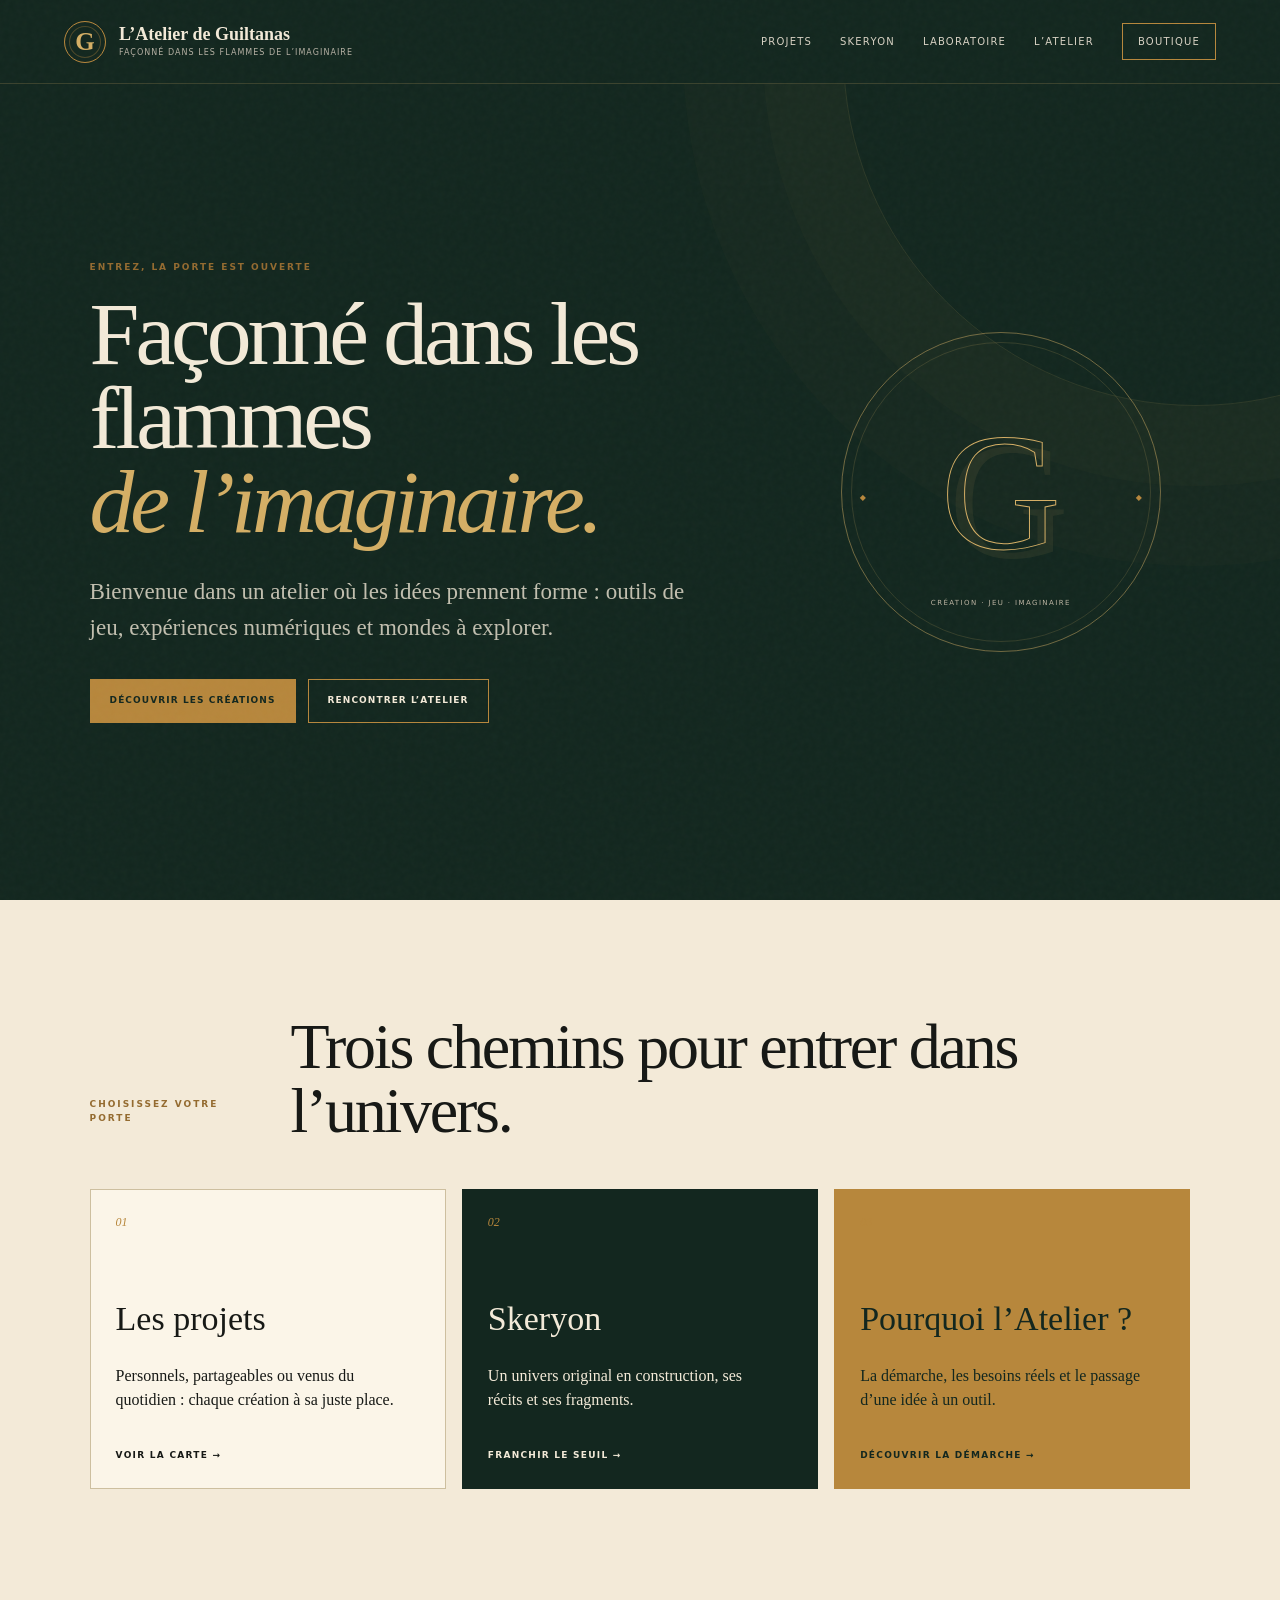
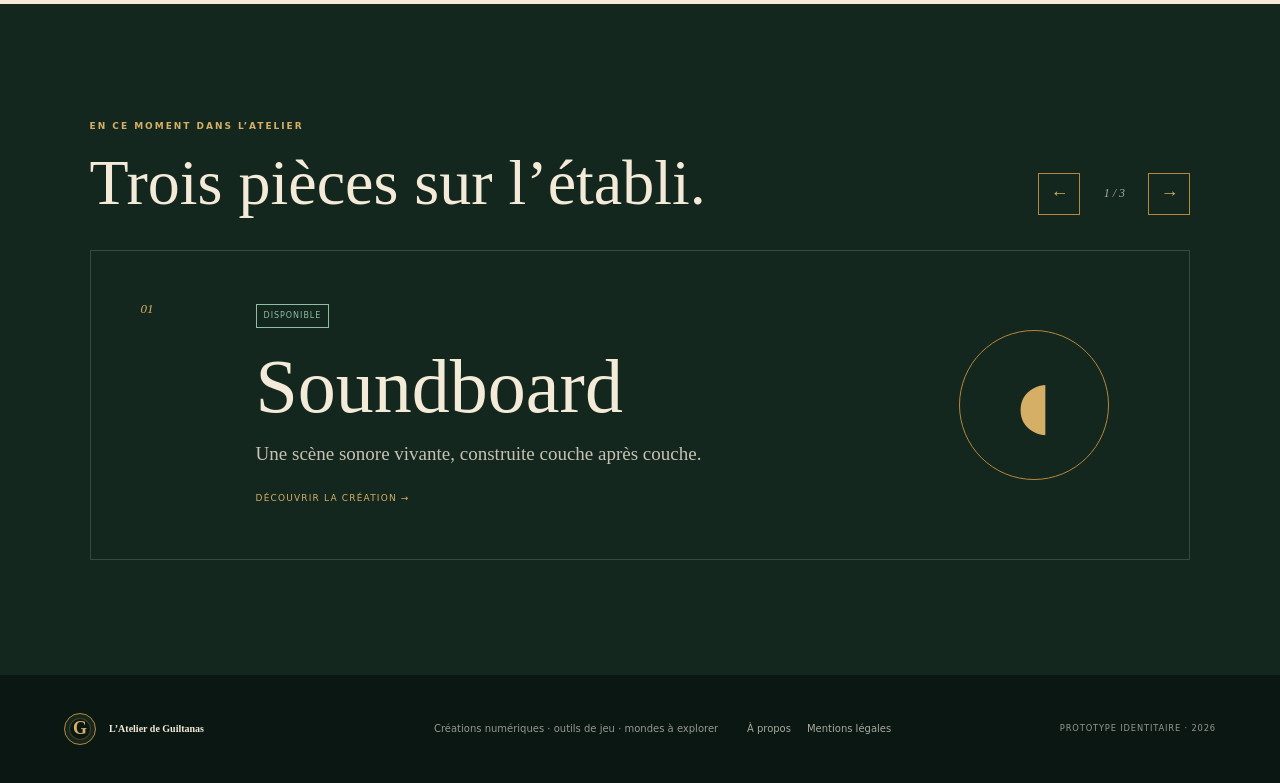
==== commit 9906baf5: "Structurer les projets par usage et diffusion" ====
--- a/index.html
+++ b/index.html
@@ -1,7 +1,7 @@
 <!doctype html><html lang="fr"><head><meta charset="utf-8"><meta name="viewport" content="width=device-width,initial-scale=1"><meta name="theme-color" content="#13271f"><meta name="color-scheme" content="light dark"><meta name="description" content="L’Atelier de Guiltanas — créations numériques, outils de jeu et mondes à explorer."><title>L’Atelier de Guiltanas</title><link rel="stylesheet" href="site.css"></head>
 <body class="home"><div class="grain" aria-hidden="true"></div>
-<header class="site-header"><a class="brand" href="index.html"><span class="sigil">G</span><span><b>L’Atelier de Guiltanas</b><small>Façonné dans les flammes de l’imaginaire</small></span></a><button class="menu-toggle" aria-expanded="false" aria-controls="nav">Menu</button><nav id="nav"><a href="creations.html">Créations</a><a href="skeryon.html">Skeryon</a><a href="laboratoire.html">Laboratoire</a><a href="atelier.html">L’Atelier</a><a class="nav-cta" href="boutique.html">Boutique</a></nav></header>
+<header class="site-header"><a class="brand" href="index.html"><span class="sigil">G</span><span><b>L’Atelier de Guiltanas</b><small>Façonné dans les flammes de l’imaginaire</small></span></a><button class="menu-toggle" aria-expanded="false" aria-controls="nav">Menu</button><nav id="nav"><a href="creations.html">Projets</a><a href="skeryon.html">Skeryon</a><a href="laboratoire.html">Laboratoire</a><a href="atelier.html">L’Atelier</a><a class="nav-cta" href="boutique.html">Boutique</a></nav></header>
 <main><section class="welcome"><div class="welcome-copy"><p class="kicker">Entrez, la porte est ouverte</p><h1>Façonné dans les flammes<br><em>de l’imaginaire.</em></h1><p class="lead">Bienvenue dans un atelier où les idées prennent forme : outils de jeu, expériences numériques et mondes à explorer.</p><div class="actions"><a class="button primary" href="creations.html">Découvrir les créations</a><a class="button ghost" href="atelier.html">Rencontrer l’Atelier</a></div></div><div class="welcome-seal" aria-hidden="true"><i></i><span>G</span><small>Création · Jeu · Imaginaire</small></div></section>
-<section class="doorway" aria-labelledby="choose"><div class="section-intro"><p class="kicker">Choisissez votre porte</p><h2 id="choose">Trois chemins pour entrer dans l’univers.</h2></div><div class="door-grid"><a class="door" href="creations.html"><span>01</span><h3>Les créations</h3><p>Outils, applications et objets conçus dans l’Atelier.</p><b>Explorer →</b></a><a class="door dark" href="skeryon.html"><span>02</span><h3>Skeryon</h3><p>Un univers original, ses récits et ses fragments.</p><b>Franchir le seuil →</b></a><a class="door brass" href="laboratoire.html"><span>03</span><h3>Le laboratoire</h3><p>Prototypes, essais et projets encore sur l’établi.</p><b>Voir les travaux →</b></a></div></section>
+<section class="doorway" aria-labelledby="choose"><div class="section-intro"><p class="kicker">Choisissez votre porte</p><h2 id="choose">Trois chemins pour entrer dans l’univers.</h2></div><div class="door-grid"><a class="door" href="creations.html"><span>01</span><h3>Les projets</h3><p>Personnels, partageables ou venus du quotidien : chaque création à sa juste place.</p><b>Voir la carte →</b></a><a class="door dark" href="skeryon.html"><span>02</span><h3>Skeryon</h3><p>Un univers original en construction, ses récits et ses fragments.</p><b>Franchir le seuil →</b></a><a class="door brass" href="atelier.html"><span>03</span><h3>Pourquoi l’Atelier ?</h3><p>La démarche, les besoins réels et le passage d’une idée à un outil.</p><b>Découvrir la démarche →</b></a></div></section>
 <section class="featured-reel" aria-labelledby="featured-title" aria-roledescription="carrousel"><div class="reel-head"><div><p class="kicker">En ce moment dans l’Atelier</p><h2 id="featured-title">Trois pièces sur l’établi.</h2></div><div class="reel-controls"><button type="button" data-reel-prev aria-label="Projet précédent">←</button><span data-reel-count>1 / 3</span><button type="button" data-reel-next aria-label="Projet suivant">→</button></div></div><div class="reel-window" aria-live="polite"><div class="reel-track"><article class="reel-slide" data-reel-slide><div class="reel-number">01</div><div><span class="status available">Disponible</span><h3>Soundboard</h3><p>Une scène sonore vivante, construite couche après couche.</p><a href="soundboard.html">Découvrir la création →</a></div><div class="reel-glyph">◖</div></article><article class="reel-slide" data-reel-slide><div class="reel-number">02</div><div><span class="status beta">Bêta</span><h3>Forge of Heroes</h3><p>Créer et faire évoluer un héros dans une fiche pensée pour le jeu.</p><a href="forge-of-heroes.html">Entrer dans la Forge →</a></div><div class="reel-glyph">F</div></article><article class="reel-slide" data-reel-slide><div class="reel-number">03</div><div><span class="status progress">En développement</span><h3>Hub de campagne</h3><p>Donner à chaque campagne une maison claire et partageable.</p><a href="hub-campagne.html">Voir le chantier →</a></div><div class="reel-glyph">⌘</div></article></div></div></section></main>
 <footer><a class="footer-brand" href="index.html"><span class="sigil small">G</span><b>L’Atelier de Guiltanas</b></a><p>Créations numériques · outils de jeu · mondes à explorer</p><div><a href="atelier.html">À propos</a><a href="#">Mentions légales</a></div><small>Prototype identitaire · 2026</small></footer><script src="site.js"></script></body></html>
--- a/site.css
+++ b/site.css
@@ -4,3 +4,64 @@
 @media(max-width:900px){.site-header{height:72px}.brand small{display:none}.menu-toggle{display:block;background:transparent;color:var(--paper);border:1px solid #766746;padding:9px 12px;text-transform:uppercase;letter-spacing:.12em;font-size:9px}.site-header nav{display:none;position:absolute;top:72px;left:0;right:0;background:var(--forest);padding:23px;flex-direction:column;align-items:stretch;border-top:1px solid rgba(213,175,101,.2)}.site-header nav.open{display:flex}.welcome,.realm-hero,.project-hero{grid-template-columns:1fr}.welcome{min-height:auto}.welcome-seal{margin:35px auto}.door-grid,.catalog-grid,.chapter-grid,.placeholder-row,.fact-grid{grid-template-columns:1fr}.page-hero{min-height:460px}.catalog-head,.section-intro{display:block}.catalog-head>p{margin-top:18px}.catalog-grid{display:grid;grid-auto-flow:column;grid-auto-columns:min(84vw,350px);grid-template-columns:none;overflow-x:auto;scroll-snap-type:inline mandatory;padding-bottom:14px}.project-tile{scroll-snap-align:start}.ledger-row{grid-template-columns:40px 1fr}.ledger-row>p,.ledger-row>a{grid-column:2}.article-layout{grid-template-columns:1fr}.article-layout aside{flex-direction:row;flex-wrap:wrap}.project-emblem{display:none}footer{grid-template-columns:1fr 1fr}.chapter{display:none}}
 @media(max-width:560px){.brand b{font-size:15px}.sigil{width:36px;height:36px;font-size:21px}.welcome h1,.page-hero h1,.project-hero h1,.shop-hero h1{font-size:46px}.welcome{padding-top:70px}.welcome-seal{width:220px}.welcome-seal span{font-size:110px}.welcome-seal small{bottom:28px}.actions{display:grid}.doorway,.catalog,.chapter-section,.article-layout,.ledger,.project-copy{padding-left:20px;padding-right:20px}.door-grid{grid-template-columns:1fr}.door{min-height:230px}.realm-hero h1{font-size:88px}.realm-symbol{width:230px}.realm-symbol span{font-size:120px}.shop-note{display:grid}.fact-grid{padding:0 20px}.page-hero{padding:55px 20px}.article-layout h2{font-size:34px}.quote{font-size:27px;padding:25px}footer{grid-template-columns:1fr}footer>div{flex-wrap:wrap}}
 @media(prefers-reduced-motion:reduce){html{scroll-behavior:auto}}
+
+/* Mouvement progressif : moderne, léger et désactivable */
+@view-transition{navigation:auto}
+::view-transition-old(root){animation:page-out .2s ease both}
+::view-transition-new(root){animation:page-in .34s ease both}
+@keyframes page-out{to{opacity:0;transform:translateY(-6px)}}
+@keyframes page-in{from{opacity:0;transform:translateY(8px)}}
+.brand{view-transition-name:site-brand}
+.door,.project-tile,.chapter-grid article{transition:transform .28s ease,box-shadow .28s ease,border-color .28s ease}
+.door:hover,.project-tile:hover,.chapter-grid article:hover{transform:translateY(-6px);box-shadow:0 18px 45px rgba(21,27,22,.14)}
+.door b,.project-tile b,.reel-slide a{transition:letter-spacing .25s ease}
+.door:hover b,.project-tile:hover b,.reel-slide a:hover{letter-spacing:.19em}
+.featured-reel{padding:clamp(65px,9vw,120px) clamp(22px,7vw,105px);background:var(--forest);color:#f3ead8;overflow:hidden}
+.reel-head{display:flex;align-items:end;justify-content:space-between;gap:30px;margin-bottom:35px}
+.reel-head h2{font:500 clamp(38px,5vw,65px)/1 var(--serif);margin:0}
+.reel-head .kicker{color:var(--gold)}
+.reel-controls{display:flex;align-items:center;gap:13px}
+.reel-controls button{width:42px;height:42px;border:1px solid var(--brass);background:transparent;color:var(--gold);font-size:18px;cursor:pointer}
+.reel-controls button:hover{background:var(--brass);color:var(--forest)}
+.reel-controls span{min-width:42px;text-align:center;font:italic 12px var(--serif);color:#aaa99f}
+.reel-window{overflow:hidden}
+.reel-track{display:flex;transition:transform .5s cubic-bezier(.22,.75,.22,1)}
+.reel-slide{flex:0 0 100%;min-height:310px;border:1px solid rgba(243,234,216,.17);padding:clamp(24px,4vw,50px);display:grid;grid-template-columns:80px 1fr 180px;align-items:center;gap:35px}
+.reel-number{align-self:start;font:italic 13px var(--serif);color:var(--gold)}
+.reel-slide h3{font:500 clamp(42px,6vw,76px)/1 var(--serif);margin:20px 0 12px}
+.reel-slide p{font:19px var(--serif);color:#c7c1b3}
+.reel-slide a{color:var(--gold);text-decoration:none;text-transform:uppercase;letter-spacing:.13em;font-size:9px}
+.reel-glyph{width:150px;height:150px;border:1px solid var(--brass);border-radius:50%;display:grid;place-items:center;font:65px var(--serif);color:var(--gold)}
+.reveal{opacity:0;transform:translateY(20px);transition:opacity .65s ease,transform .65s cubic-bezier(.22,.75,.22,1)}
+.reveal.in-view{opacity:1;transform:none}
+.reading-progress{position:fixed;top:0;left:0;height:3px;width:0;background:var(--gold);z-index:100;pointer-events:none;transition:width .08s linear}
+@media(max-width:900px){.reel-slide{grid-template-columns:45px 1fr}.reel-glyph{display:none}.reel-head{align-items:start}.reel-controls{padding-top:8px}}
+@media(max-width:560px){.reel-head{display:block}.reel-controls{margin-top:22px}.reel-slide{grid-template-columns:1fr;min-height:360px}.reel-number{display:none}}
+@media(prefers-reduced-motion:reduce){.reel-track,.reveal,.door,.project-tile,.chapter-grid article{transition:none!important}.reveal{opacity:1;transform:none}::view-transition-group(*),::view-transition-old(*),::view-transition-new(*){animation:none!important}}
+
+/* Architecture éditoriale des projets */
+.project-paths,.project-list{padding:clamp(65px,9vw,120px) clamp(22px,7vw,105px)}
+.section-note{max-width:440px;color:var(--muted);font:17px/1.55 var(--serif)}
+.path-grid{display:grid;grid-template-columns:repeat(3,1fr);gap:16px}
+.path-card{min-height:520px;padding:26px;border:1px solid var(--rule);background:var(--surface);color:var(--ink);text-decoration:none;display:flex;flex-direction:column;position:relative;transition:transform .28s ease,box-shadow .28s ease}
+.path-card:hover{transform:translateY(-6px);box-shadow:0 18px 45px rgba(21,27,22,.14)}
+.path-card.product-path{background:var(--forest);color:var(--paper);border-color:var(--forest)}
+.path-card.side-path{background:var(--brass);color:var(--forest);border-color:var(--brass)}
+.path-index{position:absolute;right:25px;top:24px;font:italic 12px var(--serif);opacity:.6}
+.path-icon{width:108px;height:108px;margin:60px 0 auto;border:1px solid var(--brass);border-radius:50%;display:grid;place-items:center;color:var(--gold);font:48px var(--serif)}
+.private-path .path-icon{border-radius:4px;transform:rotate(45deg)}.private-path .path-icon::first-line{transform:rotate(-45deg)}
+.side-path .path-icon{border-color:var(--forest);color:var(--forest)}
+.access-label{text-transform:uppercase;letter-spacing:.14em;font-size:8px;font-weight:800;color:var(--brass);margin:22px 0 10px}
+.product-path .access-label{color:var(--gold)}.side-path .access-label{color:var(--forest)}
+.path-card h3{font:500 36px/1.05 var(--serif);margin:0 0 14px}.path-card p:not(.access-label){font:16px/1.55 var(--serif);opacity:.78}.path-card b{margin-top:25px;padding-top:18px;border-top:1px solid currentColor;text-transform:uppercase;letter-spacing:.13em;font-size:8px}
+.classification-note{padding:clamp(65px,8vw,100px) clamp(22px,12vw,180px);background:var(--forest);color:var(--paper)}
+.classification-note .kicker{color:var(--gold)}.classification-note h2{font:500 clamp(38px,5vw,68px)/1.05 var(--serif);margin:0 0 25px}.classification-note>p:last-child{max-width:780px;color:#c7c1b3;font:19px/1.65 var(--serif)}
+.collection-hero{min-height:620px;padding:clamp(60px,8vw,110px) clamp(22px,8vw,125px);display:grid;grid-template-columns:1fr .45fr;align-items:center;gap:70px;background:var(--forest);color:var(--paper)}
+.collection-hero h1{font:500 clamp(52px,7vw,96px)/.96 var(--serif);letter-spacing:-.045em;margin:20px 0 30px;max-width:950px}.collection-hero .kicker{color:var(--gold)}.collection-hero .breadcrumb{color:#aaa99f}
+.collection-mark{width:min(280px,55vw);aspect-ratio:1;border:1px solid var(--brass);display:grid;place-items:center;justify-self:center;color:var(--gold);font:110px var(--serif)}
+.product-collection .collection-mark{border-radius:50%}.side-collection{background:var(--brass);color:var(--forest)}.side-collection .breadcrumb,.side-collection .kicker{color:var(--forest)}.side-collection .collection-mark{border-color:var(--forest);color:var(--forest)}
+.list-intro{display:grid;grid-template-columns:1fr 1fr;margin-bottom:55px}.list-intro h2{font:500 clamp(38px,5vw,64px)/1 var(--serif);margin:0;grid-column:2}
+.project-entry{display:grid;grid-template-columns:70px 1fr auto;gap:35px;align-items:center;padding:36px 0;border-top:1px solid var(--rule)}.project-entry>span{font:italic 13px var(--serif);color:var(--brass)}.project-entry h3{font:500 32px var(--serif);margin:4px 0}.project-entry p{max-width:720px;margin:8px 0;font-family:var(--serif)}.project-entry>b{text-transform:uppercase;letter-spacing:.12em;font-size:8px;color:var(--muted);text-align:right}
+.next-route{padding:45px clamp(22px,7vw,105px);display:flex;align-items:center;justify-content:space-between;gap:30px;background:var(--brass);color:var(--forest)}.next-route p{font:24px var(--serif)}
+@media(max-width:900px){.path-grid{grid-template-columns:1fr}.path-card{min-height:390px}.collection-hero{grid-template-columns:1fr}.collection-mark{display:none}.list-intro{display:block}.list-intro h2{margin-top:12px}.project-entry{grid-template-columns:45px 1fr}.project-entry>b{grid-column:2;text-align:left}.next-route{align-items:flex-start;flex-direction:column}}
+@media(max-width:560px){.project-paths,.project-list{padding-left:20px;padding-right:20px}.path-card{min-height:420px}.collection-hero{padding:65px 20px;min-height:540px}.collection-hero h1{font-size:48px}.project-entry{grid-template-columns:1fr;gap:8px}.project-entry>b{grid-column:1}.project-entry>span{display:none}.next-route{padding:35px 20px}}
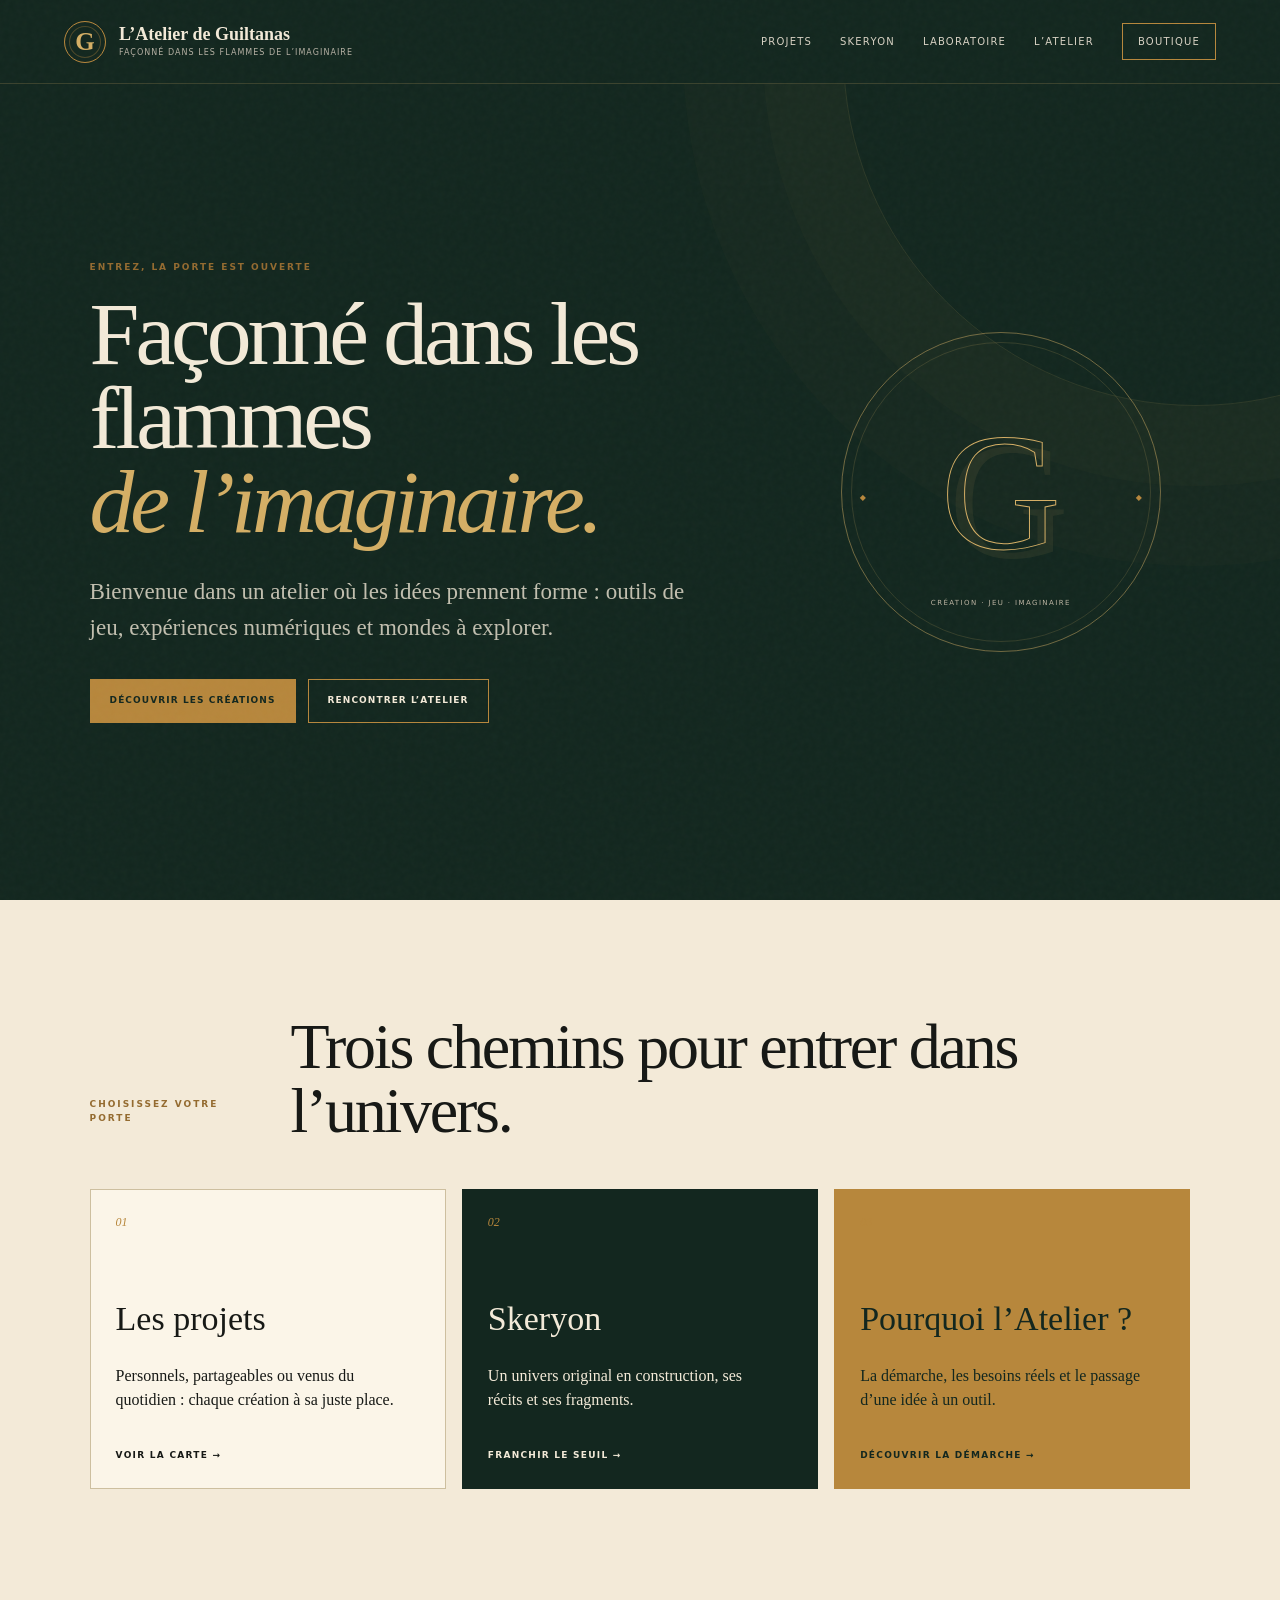
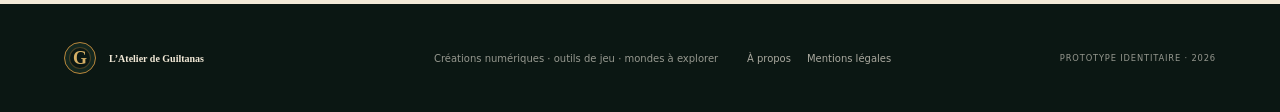
==== commit 0171dfab: "Alléger l’accueil et retirer le carrousel redondant" ====
--- a/index.html
+++ b/index.html
@@ -3,5 +3,5 @@
 <header class="site-header"><a class="brand" href="index.html"><span class="sigil">G</span><span><b>L’Atelier de Guiltanas</b><small>Façonné dans les flammes de l’imaginaire</small></span></a><button class="menu-toggle" aria-expanded="false" aria-controls="nav">Menu</button><nav id="nav"><a href="creations.html">Projets</a><a href="skeryon.html">Skeryon</a><a href="laboratoire.html">Laboratoire</a><a href="atelier.html">L’Atelier</a><a class="nav-cta" href="boutique.html">Boutique</a></nav></header>
 <main><section class="welcome"><div class="welcome-copy"><p class="kicker">Entrez, la porte est ouverte</p><h1>Façonné dans les flammes<br><em>de l’imaginaire.</em></h1><p class="lead">Bienvenue dans un atelier où les idées prennent forme : outils de jeu, expériences numériques et mondes à explorer.</p><div class="actions"><a class="button primary" href="creations.html">Découvrir les créations</a><a class="button ghost" href="atelier.html">Rencontrer l’Atelier</a></div></div><div class="welcome-seal" aria-hidden="true"><i></i><span>G</span><small>Création · Jeu · Imaginaire</small></div></section>
 <section class="doorway" aria-labelledby="choose"><div class="section-intro"><p class="kicker">Choisissez votre porte</p><h2 id="choose">Trois chemins pour entrer dans l’univers.</h2></div><div class="door-grid"><a class="door" href="creations.html"><span>01</span><h3>Les projets</h3><p>Personnels, partageables ou venus du quotidien : chaque création à sa juste place.</p><b>Voir la carte →</b></a><a class="door dark" href="skeryon.html"><span>02</span><h3>Skeryon</h3><p>Un univers original en construction, ses récits et ses fragments.</p><b>Franchir le seuil →</b></a><a class="door brass" href="atelier.html"><span>03</span><h3>Pourquoi l’Atelier ?</h3><p>La démarche, les besoins réels et le passage d’une idée à un outil.</p><b>Découvrir la démarche →</b></a></div></section>
-<section class="featured-reel" aria-labelledby="featured-title" aria-roledescription="carrousel"><div class="reel-head"><div><p class="kicker">En ce moment dans l’Atelier</p><h2 id="featured-title">Trois pièces sur l’établi.</h2></div><div class="reel-controls"><button type="button" data-reel-prev aria-label="Projet précédent">←</button><span data-reel-count>1 / 3</span><button type="button" data-reel-next aria-label="Projet suivant">→</button></div></div><div class="reel-window" aria-live="polite"><div class="reel-track"><article class="reel-slide" data-reel-slide><div class="reel-number">01</div><div><span class="status available">Disponible</span><h3>Soundboard</h3><p>Une scène sonore vivante, construite couche après couche.</p><a href="soundboard.html">Découvrir la création →</a></div><div class="reel-glyph">◖</div></article><article class="reel-slide" data-reel-slide><div class="reel-number">02</div><div><span class="status beta">Bêta</span><h3>Forge of Heroes</h3><p>Créer et faire évoluer un héros dans une fiche pensée pour le jeu.</p><a href="forge-of-heroes.html">Entrer dans la Forge →</a></div><div class="reel-glyph">F</div></article><article class="reel-slide" data-reel-slide><div class="reel-number">03</div><div><span class="status progress">En développement</span><h3>Hub de campagne</h3><p>Donner à chaque campagne une maison claire et partageable.</p><a href="hub-campagne.html">Voir le chantier →</a></div><div class="reel-glyph">⌘</div></article></div></div></section></main>
+</main>
 <footer><a class="footer-brand" href="index.html"><span class="sigil small">G</span><b>L’Atelier de Guiltanas</b></a><p>Créations numériques · outils de jeu · mondes à explorer</p><div><a href="atelier.html">À propos</a><a href="#">Mentions légales</a></div><small>Prototype identitaire · 2026</small></footer><script src="site.js"></script></body></html>
--- a/site.css
+++ b/site.css
@@ -14,30 +14,12 @@
 .brand{view-transition-name:site-brand}
 .door,.project-tile,.chapter-grid article{transition:transform .28s ease,box-shadow .28s ease,border-color .28s ease}
 .door:hover,.project-tile:hover,.chapter-grid article:hover{transform:translateY(-6px);box-shadow:0 18px 45px rgba(21,27,22,.14)}
-.door b,.project-tile b,.reel-slide a{transition:letter-spacing .25s ease}
-.door:hover b,.project-tile:hover b,.reel-slide a:hover{letter-spacing:.19em}
-.featured-reel{padding:clamp(65px,9vw,120px) clamp(22px,7vw,105px);background:var(--forest);color:#f3ead8;overflow:hidden}
-.reel-head{display:flex;align-items:end;justify-content:space-between;gap:30px;margin-bottom:35px}
-.reel-head h2{font:500 clamp(38px,5vw,65px)/1 var(--serif);margin:0}
-.reel-head .kicker{color:var(--gold)}
-.reel-controls{display:flex;align-items:center;gap:13px}
-.reel-controls button{width:42px;height:42px;border:1px solid var(--brass);background:transparent;color:var(--gold);font-size:18px;cursor:pointer}
-.reel-controls button:hover{background:var(--brass);color:var(--forest)}
-.reel-controls span{min-width:42px;text-align:center;font:italic 12px var(--serif);color:#aaa99f}
-.reel-window{overflow:hidden}
-.reel-track{display:flex;transition:transform .5s cubic-bezier(.22,.75,.22,1)}
-.reel-slide{flex:0 0 100%;min-height:310px;border:1px solid rgba(243,234,216,.17);padding:clamp(24px,4vw,50px);display:grid;grid-template-columns:80px 1fr 180px;align-items:center;gap:35px}
-.reel-number{align-self:start;font:italic 13px var(--serif);color:var(--gold)}
-.reel-slide h3{font:500 clamp(42px,6vw,76px)/1 var(--serif);margin:20px 0 12px}
-.reel-slide p{font:19px var(--serif);color:#c7c1b3}
-.reel-slide a{color:var(--gold);text-decoration:none;text-transform:uppercase;letter-spacing:.13em;font-size:9px}
-.reel-glyph{width:150px;height:150px;border:1px solid var(--brass);border-radius:50%;display:grid;place-items:center;font:65px var(--serif);color:var(--gold)}
+.door b,.project-tile b{transition:letter-spacing .25s ease}
+.door:hover b,.project-tile:hover b{letter-spacing:.19em}
 .reveal{opacity:0;transform:translateY(20px);transition:opacity .65s ease,transform .65s cubic-bezier(.22,.75,.22,1)}
 .reveal.in-view{opacity:1;transform:none}
 .reading-progress{position:fixed;top:0;left:0;height:3px;width:0;background:var(--gold);z-index:100;pointer-events:none;transition:width .08s linear}
-@media(max-width:900px){.reel-slide{grid-template-columns:45px 1fr}.reel-glyph{display:none}.reel-head{align-items:start}.reel-controls{padding-top:8px}}
-@media(max-width:560px){.reel-head{display:block}.reel-controls{margin-top:22px}.reel-slide{grid-template-columns:1fr;min-height:360px}.reel-number{display:none}}
-@media(prefers-reduced-motion:reduce){.reel-track,.reveal,.door,.project-tile,.chapter-grid article{transition:none!important}.reveal{opacity:1;transform:none}::view-transition-group(*),::view-transition-old(*),::view-transition-new(*){animation:none!important}}
+@media(prefers-reduced-motion:reduce){.reveal,.door,.project-tile,.chapter-grid article{transition:none!important}.reveal{opacity:1;transform:none}::view-transition-group(*),::view-transition-old(*),::view-transition-new(*){animation:none!important}}
 
 /* Architecture éditoriale des projets */
 .project-paths,.project-list{padding:clamp(65px,9vw,120px) clamp(22px,7vw,105px)}
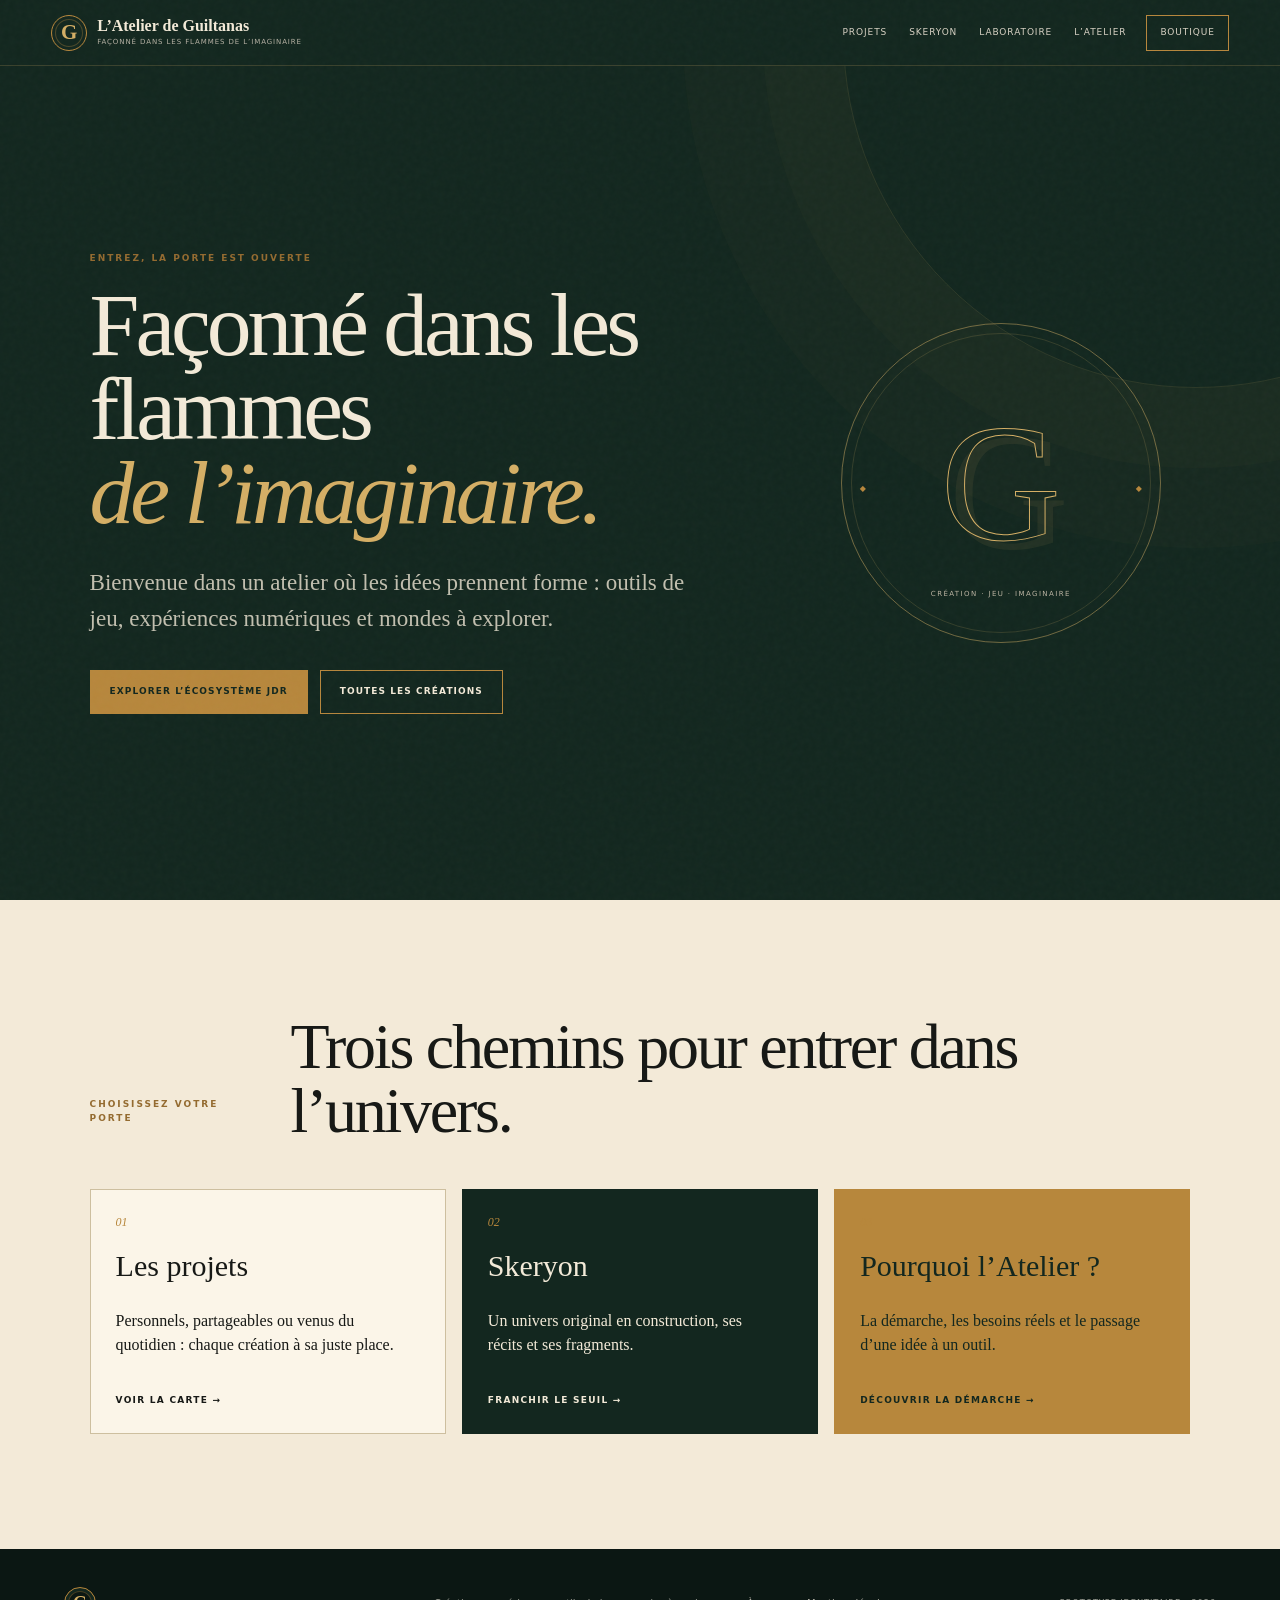
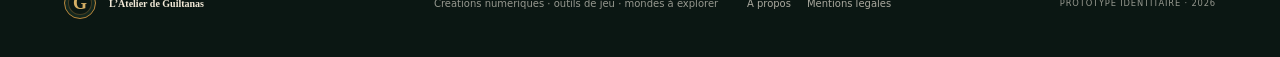
==== commit 37797c3f: "Intègre l’écosystème au site et ajoute l’explorateur mobile" ====
--- a/index.html
+++ b/index.html
@@ -1,7 +1,7 @@
 <!doctype html><html lang="fr"><head><meta charset="utf-8"><meta name="viewport" content="width=device-width,initial-scale=1"><meta name="theme-color" content="#13271f"><meta name="color-scheme" content="light dark"><meta name="description" content="L’Atelier de Guiltanas — créations numériques, outils de jeu et mondes à explorer."><title>L’Atelier de Guiltanas</title><link rel="stylesheet" href="site.css"></head>
 <body class="home"><div class="grain" aria-hidden="true"></div>
 <header class="site-header"><a class="brand" href="index.html"><span class="sigil">G</span><span><b>L’Atelier de Guiltanas</b><small>Façonné dans les flammes de l’imaginaire</small></span></a><button class="menu-toggle" aria-expanded="false" aria-controls="nav">Menu</button><nav id="nav"><a href="creations.html">Projets</a><a href="skeryon.html">Skeryon</a><a href="laboratoire.html">Laboratoire</a><a href="atelier.html">L’Atelier</a><a class="nav-cta" href="boutique.html">Boutique</a></nav></header>
-<main><section class="welcome"><div class="welcome-copy"><p class="kicker">Entrez, la porte est ouverte</p><h1>Façonné dans les flammes<br><em>de l’imaginaire.</em></h1><p class="lead">Bienvenue dans un atelier où les idées prennent forme : outils de jeu, expériences numériques et mondes à explorer.</p><div class="actions"><a class="button primary" href="creations.html">Découvrir les créations</a><a class="button ghost" href="atelier.html">Rencontrer l’Atelier</a></div></div><div class="welcome-seal" aria-hidden="true"><i></i><span>G</span><small>Création · Jeu · Imaginaire</small></div></section>
+<main><section class="welcome"><div class="welcome-copy"><p class="kicker">Entrez, la porte est ouverte</p><h1>Façonné dans les flammes<br><em>de l’imaginaire.</em></h1><p class="lead">Bienvenue dans un atelier où les idées prennent forme : outils de jeu, expériences numériques et mondes à explorer.</p><div class="actions"><a class="button primary" href="hub-campagne.html">Explorer l’écosystème JDR</a><a class="button ghost" href="creations.html">Toutes les créations</a></div></div><div class="welcome-seal" aria-hidden="true"><i></i><span>G</span><small>Création · Jeu · Imaginaire</small></div></section>
 <section class="doorway" aria-labelledby="choose"><div class="section-intro"><p class="kicker">Choisissez votre porte</p><h2 id="choose">Trois chemins pour entrer dans l’univers.</h2></div><div class="door-grid"><a class="door" href="creations.html"><span>01</span><h3>Les projets</h3><p>Personnels, partageables ou venus du quotidien : chaque création à sa juste place.</p><b>Voir la carte →</b></a><a class="door dark" href="skeryon.html"><span>02</span><h3>Skeryon</h3><p>Un univers original en construction, ses récits et ses fragments.</p><b>Franchir le seuil →</b></a><a class="door brass" href="atelier.html"><span>03</span><h3>Pourquoi l’Atelier ?</h3><p>La démarche, les besoins réels et le passage d’une idée à un outil.</p><b>Découvrir la démarche →</b></a></div></section>
 </main>
 <footer><a class="footer-brand" href="index.html"><span class="sigil small">G</span><b>L’Atelier de Guiltanas</b></a><p>Créations numériques · outils de jeu · mondes à explorer</p><div><a href="atelier.html">À propos</a><a href="#">Mentions légales</a></div><small>Prototype identitaire · 2026</small></footer><script src="site.js"></script></body></html>
--- a/site.css
+++ b/site.css
@@ -47,3 +47,75 @@
 .next-route{padding:45px clamp(22px,7vw,105px);display:flex;align-items:center;justify-content:space-between;gap:30px;background:var(--brass);color:var(--forest)}.next-route p{font:24px var(--serif)}
 @media(max-width:900px){.path-grid{grid-template-columns:1fr}.path-card{min-height:390px}.collection-hero{grid-template-columns:1fr}.collection-mark{display:none}.list-intro{display:block}.list-intro h2{margin-top:12px}.project-entry{grid-template-columns:45px 1fr}.project-entry>b{grid-column:2;text-align:left}.next-route{align-items:flex-start;flex-direction:column}}
 @media(max-width:560px){.project-paths,.project-list{padding-left:20px;padding-right:20px}.path-card{min-height:420px}.collection-hero{padding:65px 20px;min-height:540px}.collection-hero h1{font-size:48px}.project-entry{grid-template-columns:1fr;gap:8px}.project-entry>b{grid-column:1}.project-entry>span{display:none}.next-route{padding:35px 20px}}
+
+/* Navigation compacte : cible tactile généreuse, empreinte visuelle réduite */
+.site-header{height:66px;padding:0 clamp(18px,4vw,58px)}
+.brand{gap:10px}.brand b{font-size:16px}.brand small{font-size:7px}.sigil{width:36px;height:36px;font-size:21px;box-shadow:inset 0 0 0 3px var(--forest),inset 0 0 0 4px rgba(183,135,60,.35)}
+.site-header nav{gap:18px}.site-header nav a{min-height:44px;display:flex;align-items:center;font-size:9px;letter-spacing:.1em;padding:0 2px}.nav-cta{min-height:36px!important;padding:0 13px!important}
+.welcome,.realm-hero{min-height:calc(100vh - 66px)}
+.door{min-height:245px}.door h3{font-size:30px}.project-tile{min-height:360px}.path-card{min-height:405px}.path-icon{width:82px;height:82px;margin-top:36px;font-size:38px}.path-card h3{font-size:32px}
+
+/* Carte lisible des connexions entre les outils */
+.ecosystem{padding:clamp(65px,9vw,120px) clamp(22px,7vw,105px);background:var(--forest);color:var(--paper)}
+.ecosystem-intro{display:grid;grid-template-columns:1.2fr .7fr;gap:60px;align-items:end;margin-bottom:55px}.ecosystem-intro .kicker{color:var(--gold)}.ecosystem-intro h2{font:500 clamp(38px,5vw,66px)/1 var(--serif);margin:0}.ecosystem-intro>p{font:18px/1.6 var(--serif);color:#c7c1b3;margin:0}
+.tool-map{display:grid;grid-template-columns:1fr 90px 1fr;grid-template-areas:"hub l1 sheet" "hub l2 combat" "hub l3 sound";gap:14px 0;align-items:stretch}
+.map-node{min-height:130px;border:1px solid rgba(243,234,216,.2);padding:22px;display:flex;flex-direction:column;justify-content:center}.map-node span,.map-node small{text-transform:uppercase;letter-spacing:.12em;font-size:8px;color:#aaa99f}.map-node b{font:500 25px var(--serif);margin:7px 0}.hub-node{grid-area:hub;background:var(--brass);color:var(--forest);border-color:var(--brass);justify-content:center}.hub-node span,.hub-node small{color:var(--forest);opacity:.72}.sheet-node{grid-area:sheet}.combat-node{grid-area:combat}.sound-node{grid-area:sound}
+.map-link{position:relative;display:grid;place-items:center;color:var(--gold);font-size:7px;text-transform:uppercase;letter-spacing:.08em}.map-link:before{content:"";position:absolute;left:0;right:0;height:1px;background:var(--brass)}.map-link:after{content:"›";position:absolute;right:-1px;font-size:20px}.map-link span{position:relative;z-index:1;background:var(--forest);padding:4px 6px}.link-one{grid-area:l1}.link-two{grid-area:l2}.link-three{grid-area:l3}.map-note{margin:22px 0 0;color:#999d94;font-size:9px;text-transform:uppercase;letter-spacing:.1em}
+
+@media(max-width:900px){.site-header{height:62px}.site-header nav{top:62px;padding:8px 18px;gap:0;box-shadow:0 18px 35px rgba(0,0,0,.24)}.site-header nav a{min-height:48px;border-bottom:1px solid rgba(213,175,101,.16);font-size:10px}.site-header nav a:last-child{border-bottom:0}.nav-cta{border:0;min-height:48px!important;padding:0 2px!important}.menu-toggle{min-width:48px;min-height:44px;padding:0 10px}.door{min-height:190px}.door h3{margin:36px 0 5px}.path-card{min-height:255px}.path-icon{width:54px;height:54px;margin:18px 0 24px;font-size:25px}.path-card h3{font-size:29px}.path-card p:not(.access-label){margin-top:4px}.ecosystem-intro{grid-template-columns:1fr;gap:20px}.tool-map{grid-template-columns:1fr;grid-template-areas:"hub" "l1" "sheet" "l2" "combat" "l3" "sound";gap:0}.map-node{min-height:105px}.map-link{height:44px}.map-link:before{top:0;bottom:0;left:50%;right:auto;width:1px;height:auto}.map-link:after{content:"⌄";right:auto;bottom:-4px}.map-link span{font-size:7px}}
+@media(max-width:560px){.brand b{font-size:14px}.sigil{width:32px;height:32px;font-size:18px}.welcome{padding-top:54px}.door{min-height:165px;padding:20px}.door h3{font-size:27px;margin:28px 0 4px}.door p{margin:4px 0;font-size:15px}.path-card{min-height:230px;padding:20px}.path-index{right:20px;top:18px}.path-icon{display:none}.path-card .access-label{margin-top:44px}.path-card h3{font-size:28px}.path-card b{margin-top:12px;padding-top:13px}.ecosystem{padding-left:20px;padding-right:20px}.ecosystem-intro h2{font-size:39px}}
+
+/* Densité téléphone : pensée pour 360–430 px, sans effet affiche */
+html{-webkit-text-size-adjust:100%;text-size-adjust:100%}
+@media(max-width:560px){
+  .site-header{height:56px;padding:0 14px}.site-header nav{top:56px}.brand{gap:8px}.brand b{font-size:13px}.brand small{display:none}.sigil{width:29px;height:29px;font-size:16px}.menu-toggle{min-height:40px;min-width:44px;font-size:8px}
+  .welcome,.page-hero,.realm-hero,.project-hero,.shop-hero,.collection-hero{min-height:0;padding:42px 17px}
+  .welcome h1,.page-hero h1,.project-hero h1,.shop-hero h1,.collection-hero h1{font-size:36px;line-height:1;letter-spacing:-.035em;margin-bottom:18px}
+  .realm-hero h1{font-size:58px;margin:18px 0 24px}.lead{font-size:16px;line-height:1.5}.breadcrumb{margin-bottom:22px}.welcome-seal,.realm-symbol{display:none}.actions{margin-top:22px}.button{min-height:42px;padding:10px 14px}
+  .doorway,.catalog,.chapter-section,.article-layout,.ledger,.project-copy,.project-paths,.project-list,.ecosystem{padding:38px 17px}
+  .section-intro{margin-bottom:22px}.section-intro h2,.catalog-head h2,.project-copy h2,.list-intro h2,.ecosystem-intro h2{font-size:27px;line-height:1.08;letter-spacing:-.02em}.section-note,.catalog-head>p,.ecosystem-intro>p{font-size:14px;line-height:1.5;margin-top:12px}
+  .door-grid,.path-grid{gap:10px}.door{min-height:0;padding:17px}.door h3{font-size:22px;margin:19px 0 3px}.door p{font-size:13px;line-height:1.45;margin:3px 0}.door b{margin-top:12px;font-size:8px}
+  .path-card{min-height:0;padding:17px}.path-index{right:17px;top:15px;font-size:10px}.path-card .access-label{margin:23px 32px 7px 0;font-size:7px;line-height:1.35}.path-card h3{font-size:22px;line-height:1.08;margin-bottom:7px}.path-card p:not(.access-label){font-size:13px;line-height:1.45;margin:0}.path-card b{margin-top:13px;padding-top:11px;font-size:7px}
+  .classification-note{padding:38px 17px}.classification-note h2{font-size:28px}.classification-note>p:last-child{font-size:14px;line-height:1.55}
+  .catalog-head{margin-bottom:20px}.catalog-head.second{margin-top:45px;padding-top:30px}.catalog-grid{grid-auto-columns:82vw;gap:10px}.project-tile{min-height:290px;padding:17px}.project-tile h3{font-size:26px}.project-tile p{font-size:13px}.tile-mark{width:74px;height:74px;font-size:35px}
+  .article-layout article p{font-size:16px;line-height:1.6}.article-layout h2{font-size:28px;margin:38px 0 12px}.quote{font-size:22px;padding:20px;margin-top:38px}
+  .project-entry{padding:22px 0}.project-entry h3{font-size:24px}.project-entry p{font-size:14px;line-height:1.5}.access-label{font-size:7px;margin:8px 0 5px}
+  .fact-grid{padding:0 17px}.fact-grid article{padding:18px}.fact-grid p{font-size:15px}.project-copy>p:last-child{font-size:16px;line-height:1.6}
+  .ecosystem-intro{margin-bottom:28px}.map-node{min-height:82px;padding:16px}.map-node b{font-size:21px}.map-link{height:34px}
+  footer{padding:28px 17px;gap:16px}
+}
+
+/* Présentation de l'écosystème de campagne */
+.system-story{padding:clamp(70px,9vw,125px) clamp(22px,7vw,105px);display:grid;grid-template-columns:.72fr 1fr;gap:8vw;align-items:center}.system-copy h2,.tool-stories-head h2,.flow-band h2{font:500 clamp(38px,5vw,68px)/1.04 var(--serif);letter-spacing:-.035em;margin:0 0 25px}.system-copy>p:last-child{font:18px/1.65 var(--serif);color:var(--muted)}.system-orbit{min-height:470px;position:relative;display:grid;place-items:center;border:1px solid var(--rule);background:var(--surface)}.system-orbit:before,.system-orbit:after{content:"";position:absolute;border:1px solid rgba(183,135,60,.3);border-radius:50%}.system-orbit:before{width:62%;aspect-ratio:1}.system-orbit:after{width:86%;aspect-ratio:1}.orbit-core,.orbit-tool{position:absolute;z-index:2;padding:16px;border:1px solid var(--brass);background:var(--forest);color:var(--paper);display:flex;flex-direction:column}.orbit-core{width:145px;height:145px;border-radius:50%;align-items:center;justify-content:center;background:var(--brass);color:var(--forest)}.orbit-core b{font:34px var(--serif)}.orbit-core small,.orbit-core span,.orbit-tool small{text-transform:uppercase;letter-spacing:.12em;font-size:7px}.orbit-tool{min-width:145px}.orbit-tool b{font:19px var(--serif)}.orbit-mj{top:8%;left:8%}.orbit-sheet{top:8%;right:8%}.orbit-fight{bottom:8%;left:8%}.orbit-sound{bottom:8%;right:8%}.tool-stories{padding:clamp(70px,9vw,125px) clamp(22px,7vw,105px);background:var(--forest);color:var(--paper)}.tool-stories-head{max-width:900px;margin-bottom:70px}.tool-story{display:grid;grid-template-columns:1.1fr .9fr;gap:6vw;align-items:center;padding:60px 0;border-top:1px solid rgba(243,234,216,.18)}.tool-story.reverse .tool-visual{order:2}.tool-story h3{font:500 clamp(30px,4vw,52px)/1 var(--serif);margin:0 0 18px}.tool-story>div>p:not(.kicker){font:17px/1.6 var(--serif);color:#c7c1b3}.tool-story ul{padding-left:18px;color:#aeb3aa;font-size:11px;line-height:1.9}.tool-visual{aspect-ratio:16/10;padding:15px;border:1px solid rgba(213,175,101,.35);background:#0b1713}.tool-visual>span{text-transform:uppercase;letter-spacing:.12em;font-size:7px;color:var(--gold)}.screen-sketch{height:calc(100% - 25px);margin-top:10px;padding:8%;display:grid;grid-template-columns:repeat(3,1fr);gap:10px;align-content:center;background:linear-gradient(135deg,#1d382e,#111f1a);position:relative;overflow:hidden}.screen-sketch:after{content:"";position:absolute;inset:auto -10% -35% 25%;height:80%;border:1px solid rgba(213,175,101,.18);border-radius:50%}.screen-sketch b{grid-column:1/-1;font:28px var(--serif);color:var(--gold)}.screen-sketch i{height:70px;border:1px solid rgba(243,234,216,.2);background:rgba(243,234,216,.04)}.screen-sketch em{grid-column:1/-1;color:#aba99f;font:italic 12px var(--serif)}.visual-mj .screen-sketch{background:linear-gradient(135deg,#2d2417,#17130d)}.visual-sheet .screen-sketch{background:linear-gradient(135deg,#243128,#111915)}.visual-fight .screen-sketch{background:linear-gradient(135deg,#38211c,#17100e)}.visual-sound .screen-sketch{background:linear-gradient(135deg,#222033,#11101a)}.flow-band{padding:clamp(70px,9vw,120px) clamp(22px,12vw,180px);background:var(--brass);color:var(--forest)}.flow-band h2{font-size:clamp(30px,4vw,52px);max-width:1050px}.flow-band>p:last-child{max-width:780px;font:17px/1.6 var(--serif)}
+@media(max-width:900px){.system-story,.tool-story{grid-template-columns:1fr}.tool-story.reverse .tool-visual{order:0}.system-orbit{min-height:420px}.tool-stories-head{margin-bottom:35px}}
+@media(max-width:560px){.system-story,.tool-stories{padding:35px 16px}.system-copy h2,.tool-stories-head h2,.flow-band h2{font-size:23px}.system-copy>p:last-child,.tool-story>div>p:not(.kicker),.flow-band>p:last-child{font-size:13px}.system-orbit{min-height:330px}.orbit-core{width:105px;height:105px}.orbit-core b{font-size:25px}.orbit-tool{min-width:105px;padding:10px}.orbit-tool b{font-size:14px}.orbit-mj,.orbit-fight{left:4%}.orbit-sheet,.orbit-sound{right:4%}.tool-story{padding:30px 0;gap:24px}.tool-story h3{font-size:22px}.tool-visual{padding:9px}.screen-sketch b{font-size:18px}.screen-sketch i{height:40px}.flow-band{padding:38px 16px}}
+
+/* Format téléphone compact validé sur retour réel Samsung */
+@media(max-width:560px){
+  .welcome,.page-hero,.realm-hero,.project-hero,.shop-hero,.collection-hero{padding:28px 16px}
+  .welcome h1,.page-hero h1,.project-hero h1,.shop-hero h1,.collection-hero h1{font-size:27px;line-height:1.04;letter-spacing:-.025em;margin:12px 0 13px}
+  .realm-hero h1{font-size:44px}.lead{font-size:13.5px;line-height:1.48;max-width:36rem}.kicker{font-size:7px;letter-spacing:.18em;margin-bottom:10px}.breadcrumb{font-size:7px;margin-bottom:15px}
+  .doorway,.catalog,.chapter-section,.article-layout,.ledger,.project-copy,.project-paths,.project-list,.ecosystem{padding:29px 16px}
+  .section-intro{margin-bottom:17px}.section-intro h2,.catalog-head h2,.project-copy h2,.list-intro h2,.ecosystem-intro h2{font-size:21px;line-height:1.1}.section-note,.catalog-head>p,.ecosystem-intro>p{font-size:12.5px;line-height:1.45;margin-top:8px}
+  .door{padding:14px}.door h3{font-size:18px;margin:13px 0 2px}.door p{font-size:12px;line-height:1.4}.door b{font-size:7px;margin-top:9px}
+  .path-card{padding:14px}.path-index{right:14px;top:12px;font-size:8px}.path-card .access-label{margin:17px 28px 5px 0;font-size:6.5px}.path-card h3{font-size:18px;line-height:1.1;margin-bottom:5px}.path-card p:not(.access-label){font-size:12px;line-height:1.4}.path-card b{margin-top:9px;padding-top:8px;font-size:6.5px}
+  .classification-note{padding:29px 16px}.classification-note h2{font-size:21px;margin-bottom:13px}.classification-note>p:last-child{font-size:12.5px;line-height:1.45}
+  .catalog-grid{grid-auto-columns:78vw}.project-tile{min-height:235px;padding:14px}.project-tile h3{font-size:21px}.project-tile p{font-size:12px;line-height:1.4}.project-tile b{font-size:7px;margin-top:10px;padding-top:10px}.tile-mark{width:58px;height:58px;font-size:27px}
+  .article-layout article p,.project-copy>p:last-child{font-size:13.5px;line-height:1.55}.article-layout h2{font-size:22px;margin:27px 0 8px}.quote{font-size:18px;padding:16px;margin-top:28px}
+  .project-entry{padding:17px 0}.project-entry h3{font-size:20px}.project-entry p{font-size:12.5px;line-height:1.45}.fact-grid article{padding:14px}.fact-grid p{font-size:13px}
+  .ecosystem-intro{margin-bottom:21px}.map-node{min-height:70px;padding:13px}.map-node b{font-size:18px}.map-node span,.map-node small{font-size:6.5px}.map-link{height:28px}
+  .actions{margin-top:16px}.button{min-height:38px;padding:8px 11px;font-size:7px}footer{padding:22px 16px;font-size:8px}
+}
+
+/* Ajustement final mobile : suppression de la hauteur desktop résiduelle */
+@media(max-width:900px){
+  .page-hero.compact,.page-hero.editorial{display:block;min-height:0;height:auto;align-items:initial}
+}
+@media(max-width:560px){
+  .page-hero.compact,.page-hero.editorial{min-height:0;align-items:start}
+  .welcome h1,.page-hero h1,.project-hero h1,.shop-hero h1,.collection-hero h1{font-size:24px;line-height:1.08}
+  .lead{font-size:14px;line-height:1.5}
+  .section-intro h2,.catalog-head h2,.project-copy h2,.list-intro h2,.ecosystem-intro h2{font-size:19px;line-height:1.15}
+  .section-note,.catalog-head>p,.ecosystem-intro>p{font-size:13.5px;line-height:1.48}
+  .path-card h3,.door h3{font-size:17px}.path-card p:not(.access-label),.door p{font-size:12.5px;line-height:1.45}
+}
